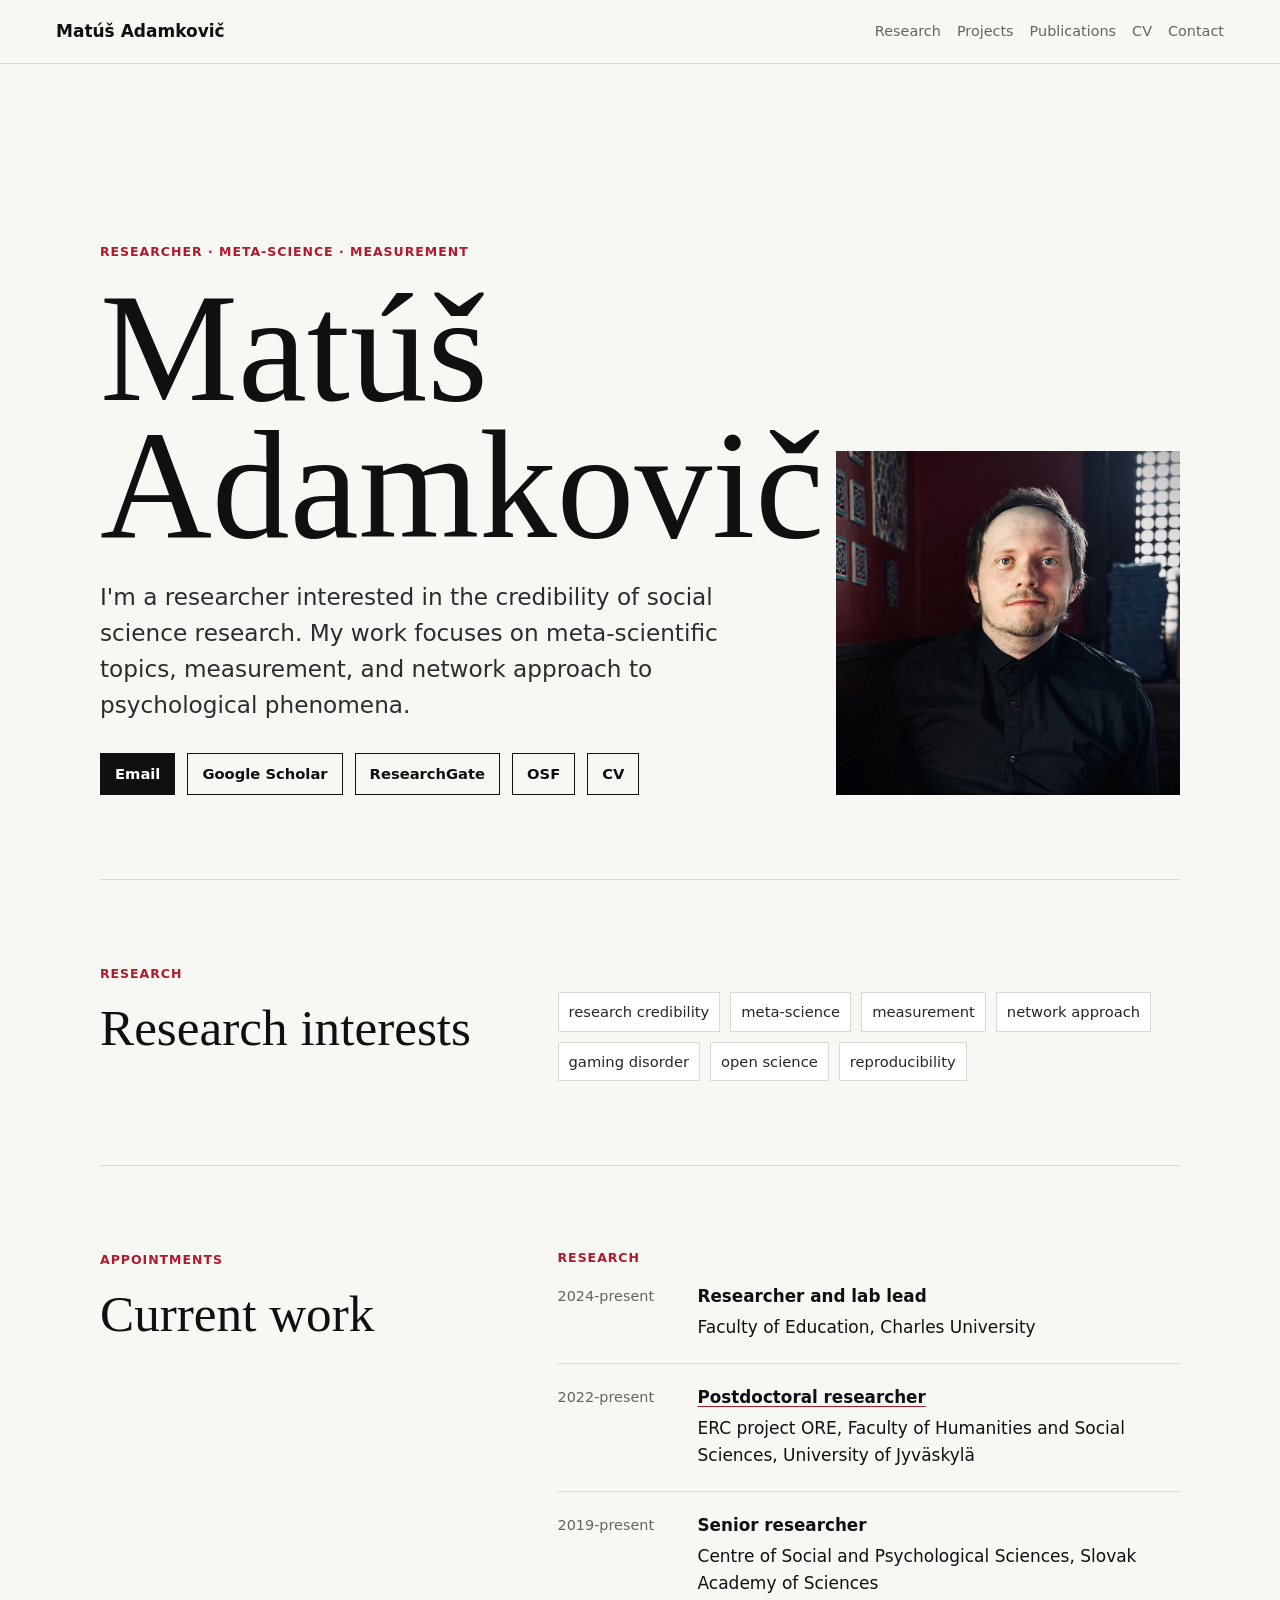
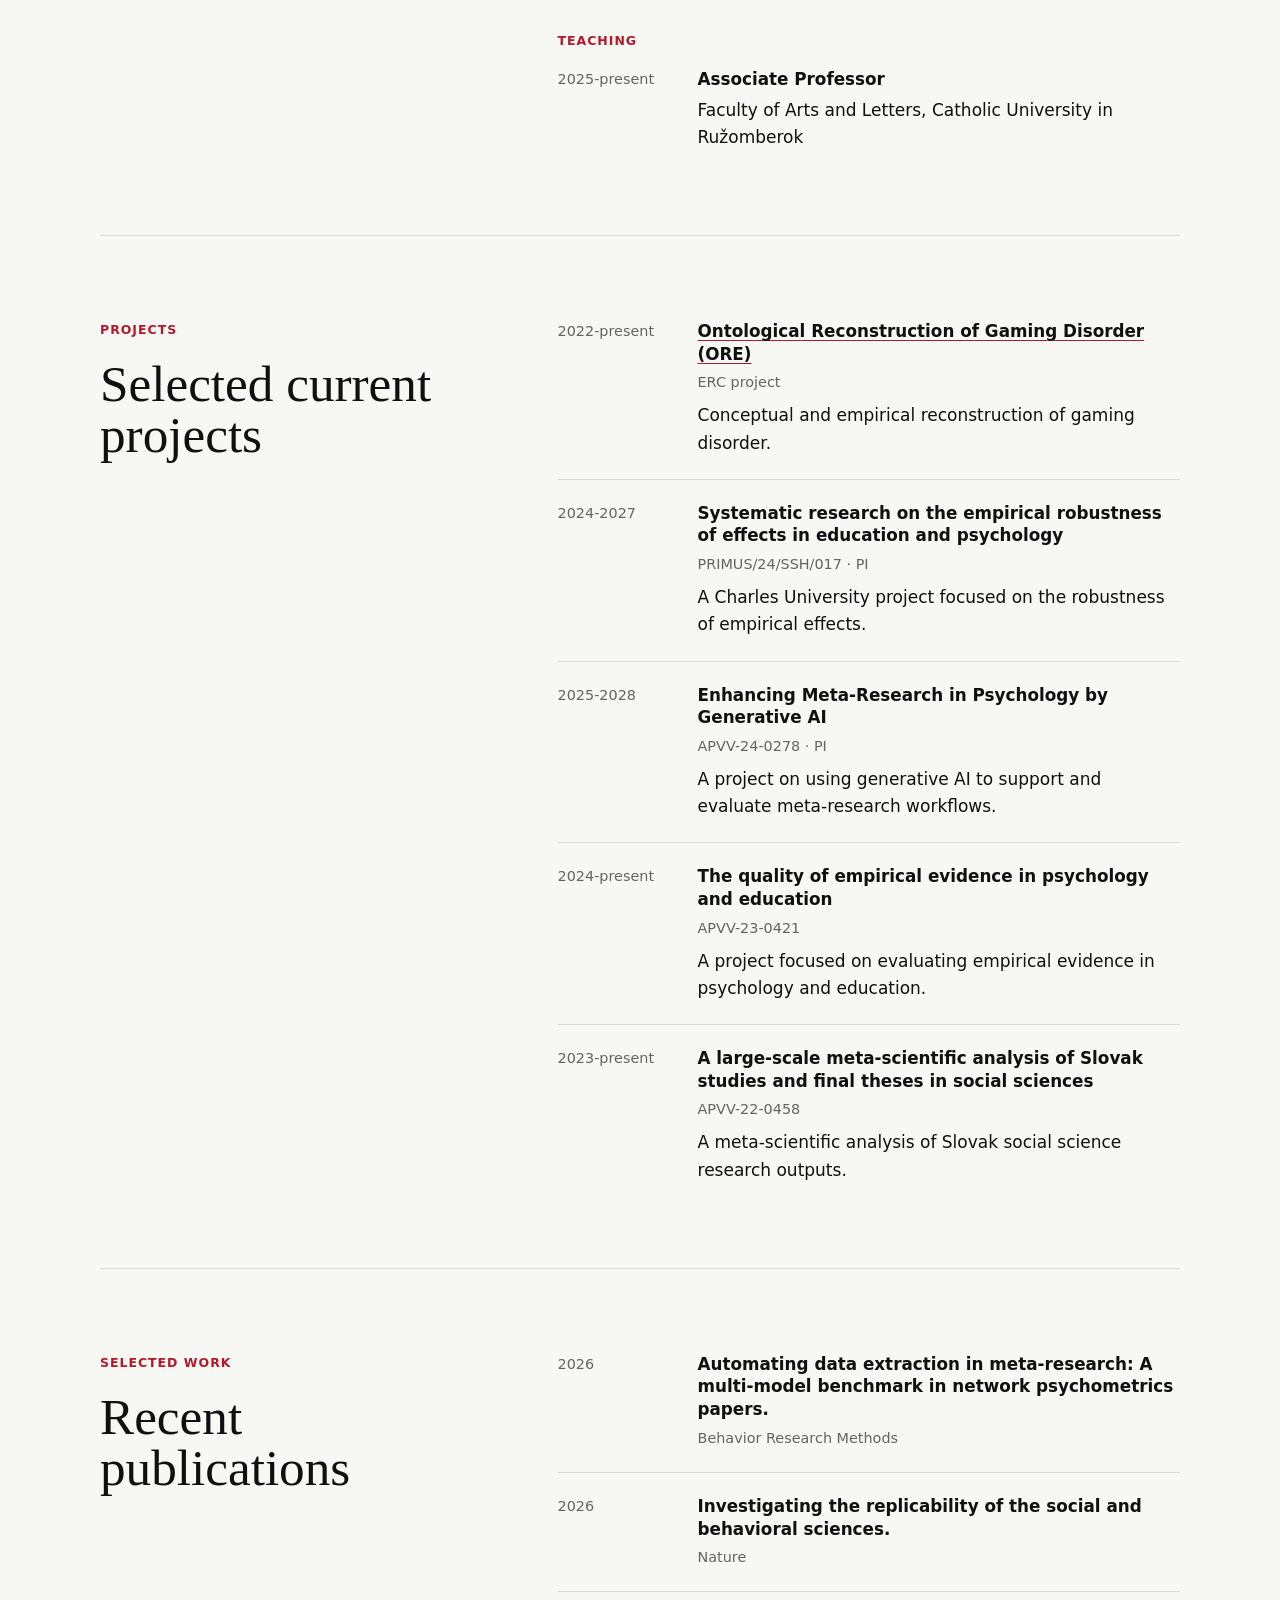
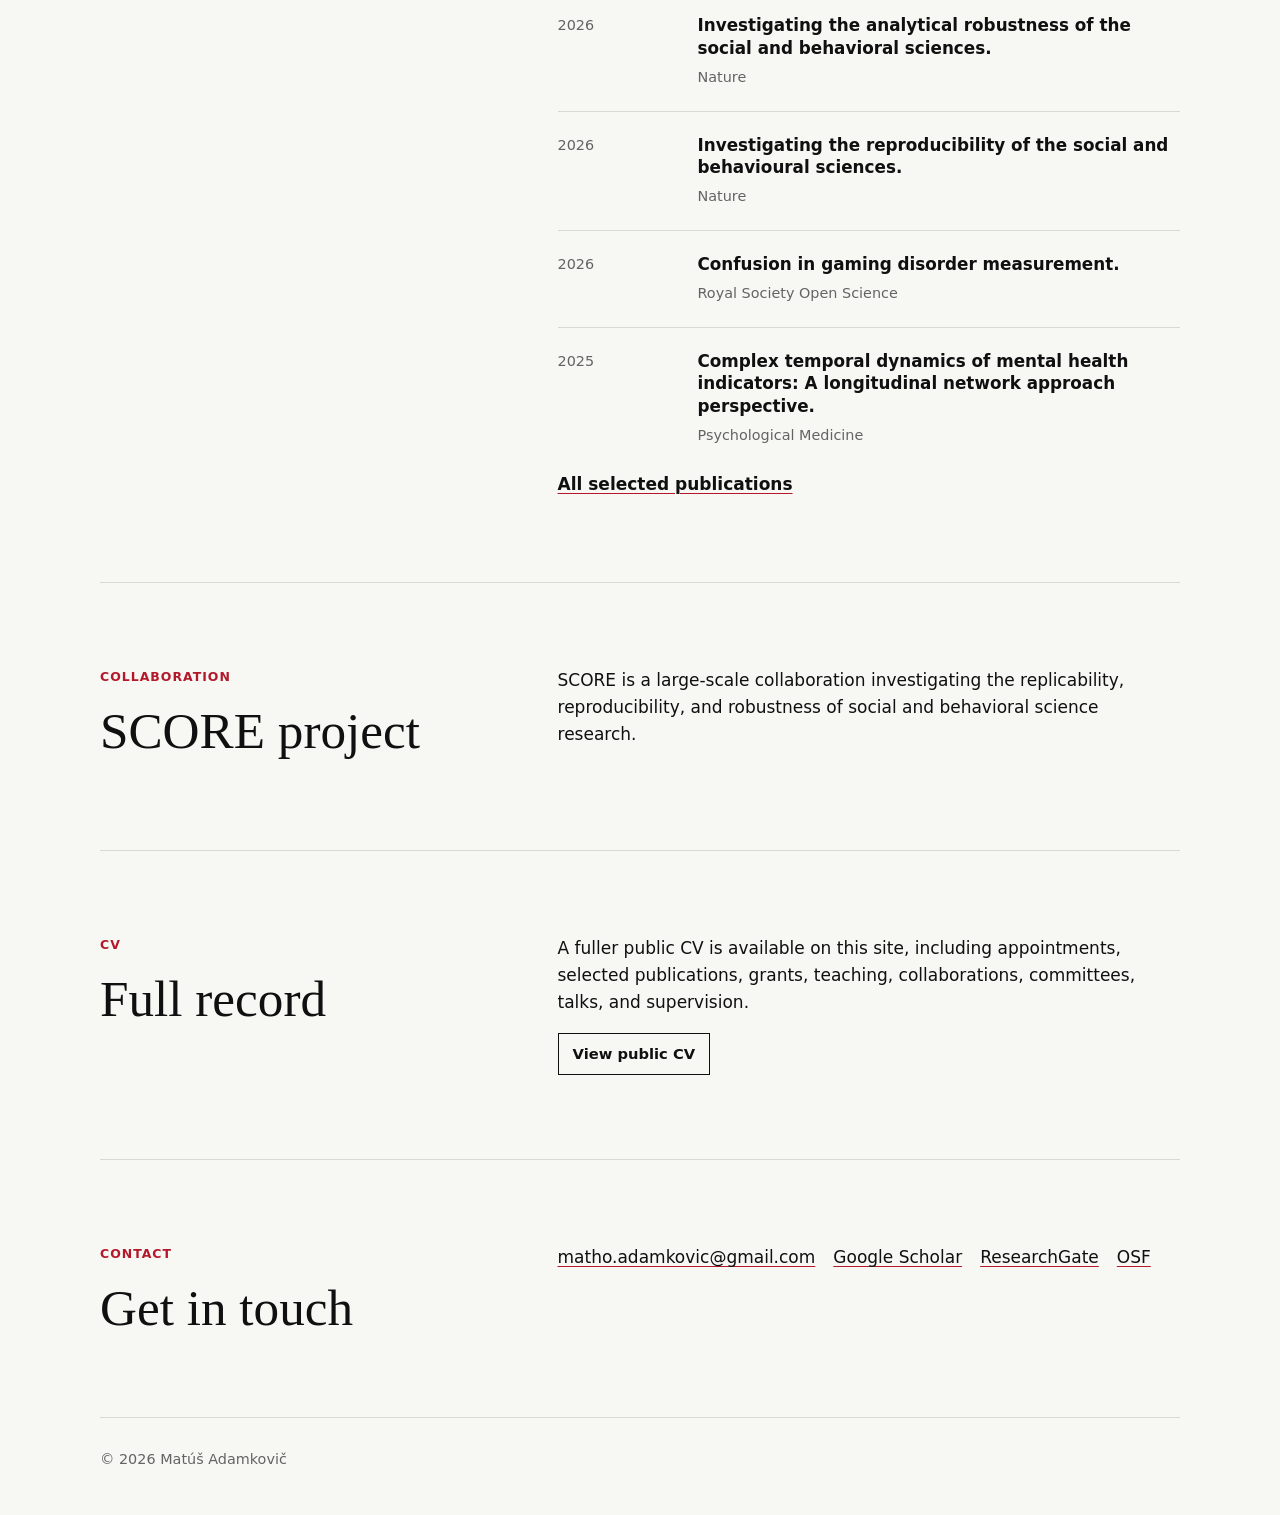
==== index.html @ 44417fef "Refine academic website content" ====
<!doctype html>
<html lang="en">
  <head>
    <meta charset="utf-8">
    <meta name="viewport" content="width=device-width, initial-scale=1">
    <meta
      name="description"
      content="Personal website of Matúš Adamkovič, researcher in research credibility, meta-science, measurement, and network approaches to psychological phenomena."
    >
    <title>Matúš Adamkovič</title>
    <link rel="icon" href="assets/profile.png">
    <link rel="stylesheet" href="styles.css">
  </head>
  <body>
    <header class="site-header">
      <a class="wordmark" href="#top" data-field="name">Matúš Adamkovič</a>
      <nav aria-label="Main navigation">
        <a href="#research">Research</a>
        <a href="#projects">Projects</a>
        <a href="publications.html">Publications</a>
        <a href="#cv">CV</a>
        <a href="#contact">Contact</a>
      </nav>
    </header>

    <main id="top">
      <section class="intro" aria-labelledby="intro-title">
        <div class="intro-copy">
          <p class="kicker" data-field="role">Researcher · Meta-science · Methodology</p>
          <h1 id="intro-title" data-field="name">Matúš Adamkovič</h1>
          <p class="lead" data-field="bio"></p>
          <div class="actions" data-links></div>
        </div>
        <figure class="portrait">
          <img src="assets/profile.png" alt="Portrait of Matúš Adamkovič">
        </figure>
      </section>

      <section class="section-grid" id="research" aria-labelledby="research-title">
        <div>
          <p class="section-label">Research</p>
          <h2 id="research-title">Research interests</h2>
        </div>
        <div class="text-block">
          <ul class="tag-list" data-research-areas></ul>
        </div>
      </section>

      <section class="section-grid" aria-labelledby="appointments-title">
        <div>
          <p class="section-label">Appointments</p>
          <h2 id="appointments-title">Current work</h2>
        </div>
        <div class="split-timelines">
          <section aria-labelledby="research-work-title">
            <h3 id="research-work-title">Research</h3>
            <div class="timeline" data-research-appointments></div>
          </section>
          <section aria-labelledby="teaching-work-title">
            <h3 id="teaching-work-title">Teaching</h3>
            <div class="timeline" data-teaching-appointments></div>
          </section>
        </div>
      </section>

      <section class="section-grid" id="projects" aria-labelledby="projects-title">
        <div>
          <p class="section-label">Projects</p>
          <h2 id="projects-title">Selected current projects</h2>
        </div>
        <div class="publication-list" data-projects></div>
      </section>

      <section class="section-grid" id="publications" aria-labelledby="publications-title">
        <div>
          <p class="section-label">Selected work</p>
          <h2 id="publications-title">Recent publications</h2>
        </div>
        <div>
          <div class="publication-list" data-publications></div>
          <p class="section-link"><a href="publications.html">All selected publications</a></p>
        </div>
      </section>

      <section class="section-grid" aria-labelledby="score-title">
        <div>
          <p class="section-label">Collaboration</p>
          <h2 id="score-title">SCORE project</h2>
        </div>
        <div class="text-block">
          <p data-field="score"></p>
        </div>
      </section>

      <section class="section-grid" id="cv" aria-labelledby="cv-title">
        <div>
          <p class="section-label">CV</p>
          <h2 id="cv-title">Full record</h2>
        </div>
        <div class="text-block">
          <p data-field="cvText"></p>
          <a class="button" href="cv.html">View public CV</a>
        </div>
      </section>

      <section class="section-grid contact" id="contact" aria-labelledby="contact-title">
        <div>
          <p class="section-label">Contact</p>
          <h2 id="contact-title">Get in touch</h2>
        </div>
        <div class="contact-links" data-contact></div>
      </section>
    </main>

    <footer class="site-footer">
      <span data-footer></span>
    </footer>

    <script src="content/site-content.js"></script>
    <script src="script.js"></script>
  </body>
</html>
---- styles.css ----
:root {
  --bg: #f7f7f4;
  --text: #101010;
  --muted: #646464;
  --line: #d9d8d3;
  --accent: #b3192b;
  --panel: #ffffff;
  --max: 1080px;
}

* {
  box-sizing: border-box;
}

html {
  scroll-behavior: smooth;
}

body {
  margin: 0;
  background: var(--bg);
  color: var(--text);
  font-family: ui-sans-serif, system-ui, -apple-system, BlinkMacSystemFont, "Segoe UI", sans-serif;
  font-size: 17px;
  line-height: 1.6;
}

a {
  color: inherit;
  text-decoration-color: var(--accent);
  text-decoration-thickness: 1px;
  text-underline-offset: 0.2em;
}

a:hover {
  color: var(--accent);
}

.site-header {
  position: sticky;
  top: 0;
  z-index: 10;
  display: flex;
  align-items: center;
  justify-content: space-between;
  gap: 24px;
  padding: 18px clamp(20px, 5vw, 56px);
  background: rgba(247, 247, 244, 0.92);
  border-bottom: 1px solid var(--line);
  backdrop-filter: blur(14px);
}

.wordmark {
  font-weight: 700;
  letter-spacing: 0;
  text-decoration: none;
}

nav {
  display: flex;
  flex-wrap: wrap;
  gap: 16px;
  justify-content: flex-end;
  color: var(--muted);
  font-size: 0.9rem;
}

nav a {
  text-decoration: none;
}

main,
.site-footer {
  width: min(var(--max), calc(100% - 40px));
  margin: 0 auto;
}

.intro {
  display: grid;
  grid-template-columns: minmax(0, 1.15fr) minmax(260px, 0.6fr);
  gap: clamp(36px, 6vw, 84px);
  align-items: end;
  min-height: calc(100vh - 84px);
  padding: clamp(54px, 9vw, 108px) 0 clamp(42px, 7vw, 84px);
  border-bottom: 1px solid var(--line);
}

.kicker,
.section-label {
  margin: 0 0 18px;
  color: var(--accent);
  font-size: 0.78rem;
  font-weight: 700;
  letter-spacing: 0.08em;
  text-transform: uppercase;
}

h1,
h2,
h3,
p {
  margin-top: 0;
}

h1 {
  max-width: 9ch;
  margin-bottom: 26px;
  font-family: Georgia, "Times New Roman", serif;
  font-size: clamp(4.4rem, 13vw, 9.7rem);
  font-weight: 500;
  letter-spacing: 0;
  line-height: 0.88;
}

h2 {
  margin-bottom: 0;
  font-family: Georgia, "Times New Roman", serif;
  font-size: clamp(2rem, 4vw, 3.4rem);
  font-weight: 500;
  letter-spacing: 0;
  line-height: 1;
}

h3 {
  margin-bottom: 6px;
  font-size: 1.05rem;
  line-height: 1.35;
}

.lead {
  max-width: 680px;
  color: #2c2c2c;
  font-size: clamp(1.15rem, 2vw, 1.45rem);
  line-height: 1.55;
}

.actions {
  display: flex;
  flex-wrap: wrap;
  gap: 12px;
  margin-top: 30px;
}

.button,
.actions a {
  display: inline-flex;
  align-items: center;
  justify-content: center;
  min-height: 42px;
  padding: 8px 14px;
  border: 1px solid var(--text);
  background: var(--text);
  color: var(--panel);
  font-size: 0.92rem;
  font-weight: 700;
  text-decoration: none;
}

.actions a:nth-child(n + 2),
.button {
  background: transparent;
  color: var(--text);
}

.button:hover,
.actions a:hover {
  border-color: var(--accent);
  background: var(--accent);
  color: var(--panel);
}

.portrait {
  margin: 0;
}

.portrait img {
  display: block;
  width: 100%;
  max-width: 360px;
  margin-left: auto;
  aspect-ratio: 1;
  object-fit: cover;
}

.section-grid {
  display: grid;
  grid-template-columns: 0.38fr 0.62fr;
  gap: clamp(28px, 6vw, 76px);
  padding: clamp(54px, 7vw, 84px) 0;
  border-bottom: 1px solid var(--line);
}

.text-block {
  max-width: 760px;
}

.tag-list {
  display: flex;
  flex-wrap: wrap;
  gap: 10px;
  padding: 0;
  margin: 28px 0 0;
  list-style: none;
}

.tag-list li {
  padding: 7px 10px;
  border: 1px solid var(--line);
  background: var(--panel);
  color: #262626;
  font-size: 0.92rem;
}

.timeline,
.publication-list {
  display: grid;
  gap: 22px;
}

.split-timelines {
  display: grid;
  gap: 36px;
}

.split-timelines > section > h3 {
  margin-bottom: 18px;
  color: var(--accent);
  font-size: 0.78rem;
  font-weight: 700;
  letter-spacing: 0.08em;
  text-transform: uppercase;
}

.timeline-item,
.publication {
  display: grid;
  grid-template-columns: 118px minmax(0, 1fr);
  gap: 22px;
  padding-bottom: 22px;
  border-bottom: 1px solid var(--line);
}

.timeline-item:last-child,
.publication:last-child {
  padding-bottom: 0;
  border-bottom: 0;
}

.date,
.venue {
  color: var(--muted);
  font-size: 0.9rem;
}

.publication p,
.timeline-item p {
  margin-bottom: 0;
}

.project p + p {
  margin-top: 8px;
}

.section-link {
  margin: 24px 0 0;
  font-weight: 700;
}

.contact-links {
  display: flex;
  flex-wrap: wrap;
  gap: 18px;
}

.cv-hero {
  padding: clamp(54px, 9vw, 108px) 0 clamp(42px, 7vw, 76px);
  border-bottom: 1px solid var(--line);
}

.cv-hero h1 {
  max-width: 12ch;
}

.plain-list {
  padding-left: 1.1em;
  margin: 0;
}

.plain-list li + li {
  margin-top: 12px;
}

.site-footer {
  padding: 30px 0 44px;
  color: var(--muted);
  font-size: 0.9rem;
}

@media (max-width: 760px) {
  body {
    font-size: 16px;
  }

  .site-header {
    align-items: flex-start;
    flex-direction: column;
    gap: 10px;
  }

  nav {
    justify-content: flex-start;
  }

  .intro,
  .section-grid {
    grid-template-columns: 1fr;
  }

  .intro {
    min-height: auto;
  }

  h1 {
    max-width: 7ch;
  }

  .portrait img {
    max-width: 280px;
    margin-left: 0;
  }

  .timeline-item,
  .publication {
    grid-template-columns: 1fr;
    gap: 6px;
  }
}

@media (max-width: 460px) {
  main,
  .site-footer {
    width: min(100% - 28px, var(--max));
  }

}
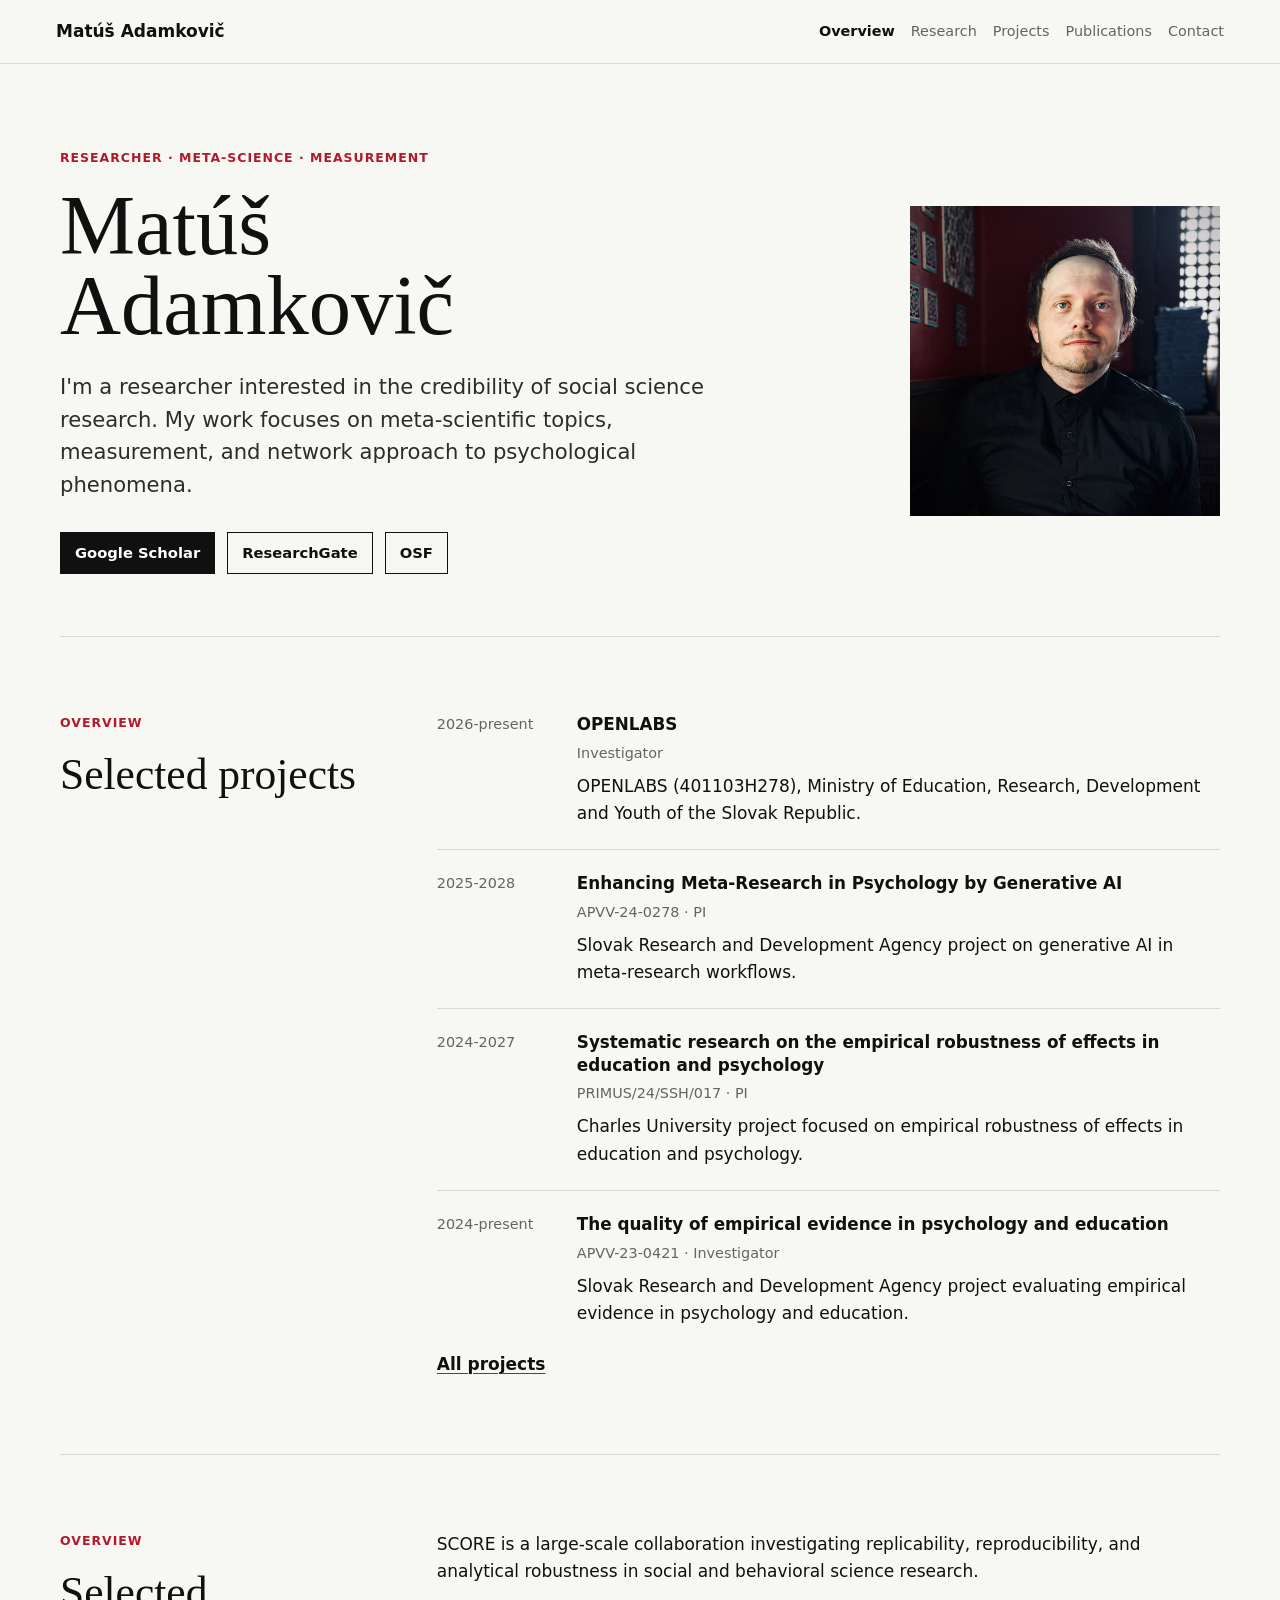
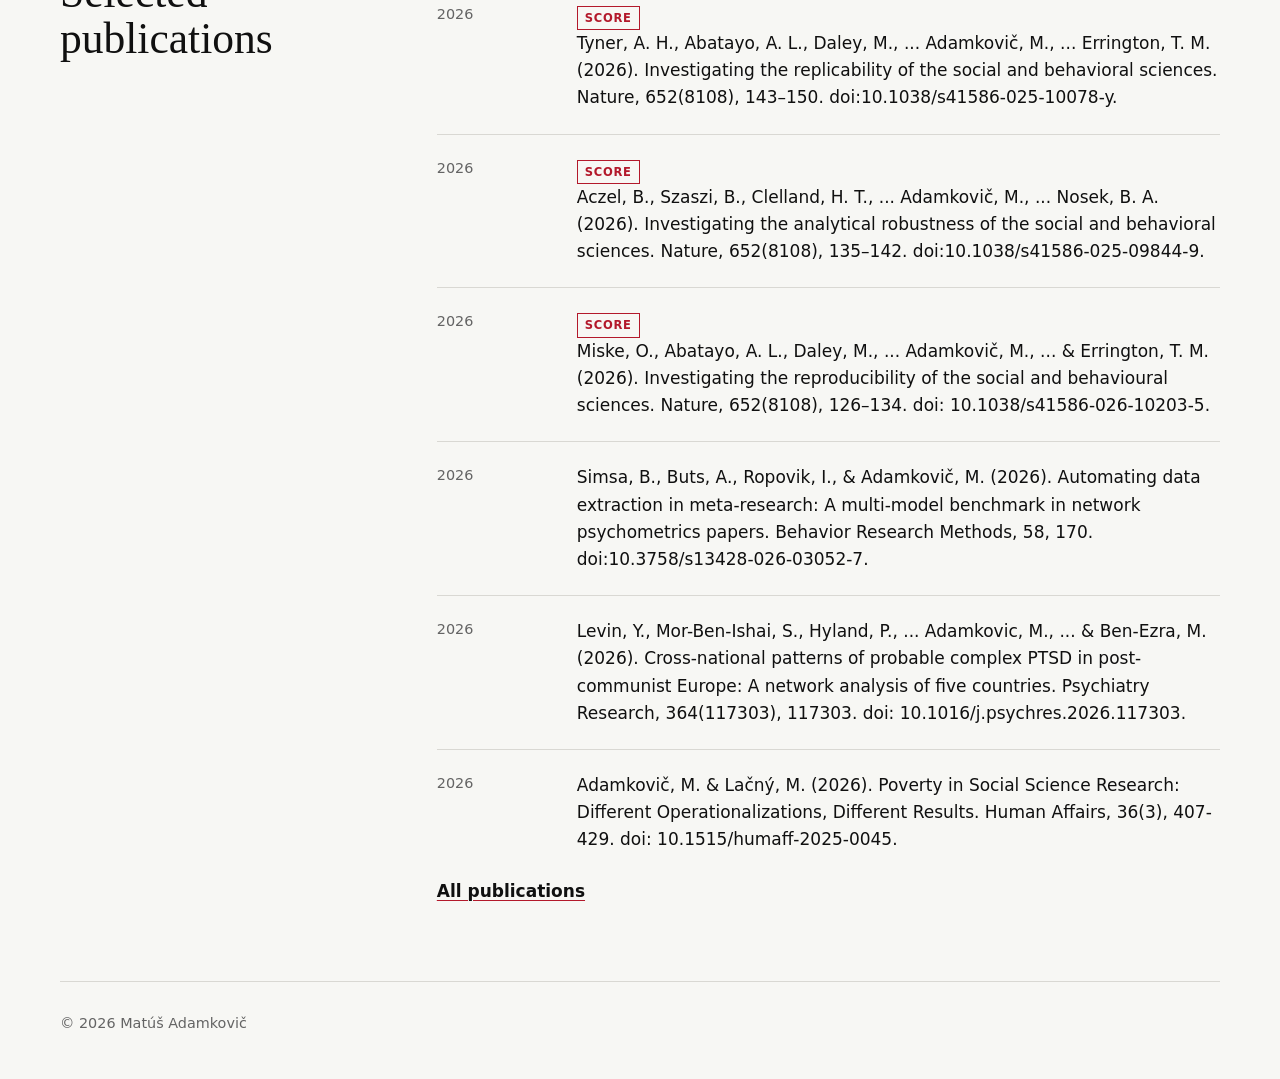
==== commit 7c32eee8: "Restructure site content pages" ====
--- a/index.html
+++ b/index.html
@@ -11,104 +11,52 @@
     <link rel="icon" href="assets/profile.png">
     <link rel="stylesheet" href="styles.css">
   </head>
-  <body>
+  <body data-page="home">
     <header class="site-header">
-      <a class="wordmark" href="#top" data-field="name">Matúš Adamkovič</a>
+      <a class="wordmark" href="index.html" data-field="name">Matúš Adamkovič</a>
       <nav aria-label="Main navigation">
-        <a href="#research">Research</a>
-        <a href="#projects">Projects</a>
+        <a href="index.html" aria-current="page">Overview</a>
+        <a href="research.html">Research</a>
+        <a href="projects.html">Projects</a>
         <a href="publications.html">Publications</a>
-        <a href="#cv">CV</a>
-        <a href="#contact">Contact</a>
+        <a href="contact.html">Contact</a>
       </nav>
     </header>
 
-    <main id="top">
+    <main>
       <section class="intro" aria-labelledby="intro-title">
         <div class="intro-copy">
-          <p class="kicker" data-field="role">Researcher · Meta-science · Methodology</p>
+          <p class="kicker" data-field="role">Researcher · Meta-science · Measurement</p>
           <h1 id="intro-title" data-field="name">Matúš Adamkovič</h1>
           <p class="lead" data-field="bio"></p>
-          <div class="actions" data-links></div>
+          <div class="actions" data-profile-links></div>
         </div>
         <figure class="portrait">
           <img src="assets/profile.png" alt="Portrait of Matúš Adamkovič">
         </figure>
       </section>
 
-      <section class="section-grid" id="research" aria-labelledby="research-title">
+      <section class="section-grid" aria-labelledby="overview-projects-title">
         <div>
-          <p class="section-label">Research</p>
-          <h2 id="research-title">Research interests</h2>
+          <p class="section-label">Overview</p>
+          <h2 id="overview-projects-title">Selected projects</h2>
         </div>
-        <div class="text-block">
-          <ul class="tag-list" data-research-areas></ul>
+        <div>
+          <div class="list" data-overview-projects></div>
+          <p class="section-link"><a href="projects.html">All projects</a></p>
         </div>
       </section>
 
-      <section class="section-grid" aria-labelledby="appointments-title">
+      <section class="section-grid" aria-labelledby="overview-publications-title">
         <div>
-          <p class="section-label">Appointments</p>
-          <h2 id="appointments-title">Current work</h2>
-        </div>
-        <div class="split-timelines">
-          <section aria-labelledby="research-work-title">
-            <h3 id="research-work-title">Research</h3>
-            <div class="timeline" data-research-appointments></div>
-          </section>
-          <section aria-labelledby="teaching-work-title">
-            <h3 id="teaching-work-title">Teaching</h3>
-            <div class="timeline" data-teaching-appointments></div>
-          </section>
-        </div>
-      </section>
-
-      <section class="section-grid" id="projects" aria-labelledby="projects-title">
-        <div>
-          <p class="section-label">Projects</p>
-          <h2 id="projects-title">Selected current projects</h2>
-        </div>
-        <div class="publication-list" data-projects></div>
-      </section>
-
-      <section class="section-grid" id="publications" aria-labelledby="publications-title">
-        <div>
-          <p class="section-label">Selected work</p>
-          <h2 id="publications-title">Recent publications</h2>
+          <p class="section-label">Overview</p>
+          <h2 id="overview-publications-title">Selected publications</h2>
         </div>
         <div>
-          <div class="publication-list" data-publications></div>
-          <p class="section-link"><a href="publications.html">All selected publications</a></p>
+          <p class="text-block" data-field="score"></p>
+          <div class="list" data-overview-publications></div>
+          <p class="section-link"><a href="publications.html">All publications</a></p>
         </div>
-      </section>
-
-      <section class="section-grid" aria-labelledby="score-title">
-        <div>
-          <p class="section-label">Collaboration</p>
-          <h2 id="score-title">SCORE project</h2>
-        </div>
-        <div class="text-block">
-          <p data-field="score"></p>
-        </div>
-      </section>
-
-      <section class="section-grid" id="cv" aria-labelledby="cv-title">
-        <div>
-          <p class="section-label">CV</p>
-          <h2 id="cv-title">Full record</h2>
-        </div>
-        <div class="text-block">
-          <p data-field="cvText"></p>
-          <a class="button" href="cv.html">View public CV</a>
-        </div>
-      </section>
-
-      <section class="section-grid contact" id="contact" aria-labelledby="contact-title">
-        <div>
-          <p class="section-label">Contact</p>
-          <h2 id="contact-title">Get in touch</h2>
-        </div>
-        <div class="contact-links" data-contact></div>
       </section>
     </main>
 
--- a/styles.css
+++ b/styles.css
@@ -5,7 +5,7 @@
   --line: #d9d8d3;
   --accent: #b3192b;
   --panel: #ffffff;
-  --max: 1080px;
+  --max: 1160px;
 }
 
 * {
@@ -69,19 +69,29 @@
   text-decoration: none;
 }
 
+nav a[aria-current="page"] {
+  color: var(--text);
+  font-weight: 700;
+}
+
 main,
 .site-footer {
-  width: min(var(--max), calc(100% - 40px));
+  width: min(var(--max), calc(100% - 48px));
   margin: 0 auto;
 }
 
 .intro {
   display: grid;
-  grid-template-columns: minmax(0, 1.15fr) minmax(260px, 0.6fr);
-  gap: clamp(36px, 6vw, 84px);
-  align-items: end;
-  min-height: calc(100vh - 84px);
-  padding: clamp(54px, 9vw, 108px) 0 clamp(42px, 7vw, 84px);
+  grid-template-columns: minmax(0, 1fr) minmax(240px, 340px);
+  gap: clamp(36px, 7vw, 96px);
+  align-items: center;
+  padding: clamp(50px, 7vw, 84px) 0 clamp(38px, 5vw, 62px);
+  border-bottom: 1px solid var(--line);
+}
+
+.page-hero {
+  max-width: 860px;
+  padding: clamp(50px, 7vw, 86px) 0 clamp(38px, 5vw, 62px);
   border-bottom: 1px solid var(--line);
 }
 
@@ -103,22 +113,22 @@
 }
 
 h1 {
-  max-width: 9ch;
+  max-width: 11ch;
   margin-bottom: 26px;
   font-family: Georgia, "Times New Roman", serif;
-  font-size: clamp(4.4rem, 13vw, 9.7rem);
+  font-size: clamp(3.2rem, 6.6vw, 6.1rem);
   font-weight: 500;
   letter-spacing: 0;
-  line-height: 0.88;
+  line-height: 0.94;
 }
 
 h2 {
   margin-bottom: 0;
   font-family: Georgia, "Times New Roman", serif;
-  font-size: clamp(2rem, 4vw, 3.4rem);
+  font-size: clamp(1.9rem, 3.4vw, 3rem);
   font-weight: 500;
   letter-spacing: 0;
-  line-height: 1;
+  line-height: 1.06;
 }
 
 h3 {
@@ -130,7 +140,7 @@
 .lead {
   max-width: 680px;
   color: #2c2c2c;
-  font-size: clamp(1.15rem, 2vw, 1.45rem);
+  font-size: clamp(1.1rem, 1.65vw, 1.35rem);
   line-height: 1.55;
 }
 
@@ -176,7 +186,7 @@
 .portrait img {
   display: block;
   width: 100%;
-  max-width: 360px;
+  max-width: 310px;
   margin-left: auto;
   aspect-ratio: 1;
   object-fit: cover;
@@ -184,9 +194,9 @@
 
 .section-grid {
   display: grid;
-  grid-template-columns: 0.38fr 0.62fr;
-  gap: clamp(28px, 6vw, 76px);
-  padding: clamp(54px, 7vw, 84px) 0;
+  grid-template-columns: minmax(210px, 300px) minmax(0, 1fr);
+  gap: clamp(30px, 6vw, 84px);
+  padding: clamp(48px, 6vw, 76px) 0;
   border-bottom: 1px solid var(--line);
 }
 
@@ -212,7 +222,8 @@
 }
 
 .timeline,
-.publication-list {
+.publication-list,
+.list {
   display: grid;
   gap: 22px;
 }
@@ -232,7 +243,8 @@
 }
 
 .timeline-item,
-.publication {
+.publication,
+.list-item {
   display: grid;
   grid-template-columns: 118px minmax(0, 1fr);
   gap: 22px;
@@ -241,7 +253,8 @@
 }
 
 .timeline-item:last-child,
-.publication:last-child {
+.publication:last-child,
+.list-item:last-child {
   padding-bottom: 0;
   border-bottom: 0;
 }
@@ -253,12 +266,52 @@
 }
 
 .publication p,
-.timeline-item p {
+.timeline-item p,
+.list-item p {
   margin-bottom: 0;
 }
 
 .project p + p {
   margin-top: 8px;
+}
+
+.badge {
+  display: inline-block;
+  margin-bottom: 8px;
+  padding: 2px 7px;
+  border: 1px solid var(--accent);
+  color: var(--accent);
+  font-size: 0.72rem;
+  font-weight: 700;
+  letter-spacing: 0.06em;
+  text-transform: uppercase;
+}
+
+.publication-links {
+  display: flex;
+  flex-wrap: wrap;
+  gap: 12px;
+  margin-top: 10px;
+  font-size: 0.9rem;
+  font-weight: 700;
+}
+
+.publication-year {
+  margin-bottom: 44px;
+}
+
+.publication-year:last-child {
+  margin-bottom: 0;
+}
+
+.publication-year h2 {
+  margin-bottom: 22px;
+  color: var(--accent);
+  font-family: inherit;
+  font-size: 0.78rem;
+  font-weight: 700;
+  letter-spacing: 0.08em;
+  text-transform: uppercase;
 }
 
 .section-link {
@@ -317,11 +370,12 @@
   }
 
   .intro {
-    min-height: auto;
+    padding-top: 46px;
   }
 
   h1 {
     max-width: 7ch;
+    font-size: clamp(3rem, 15vw, 5rem);
   }
 
   .portrait img {
@@ -330,7 +384,8 @@
   }
 
   .timeline-item,
-  .publication {
+  .publication,
+  .list-item {
     grid-template-columns: 1fr;
     gap: 6px;
   }
@@ -341,5 +396,4 @@
   .site-footer {
     width: min(100% - 28px, var(--max));
   }
-
-}
+}
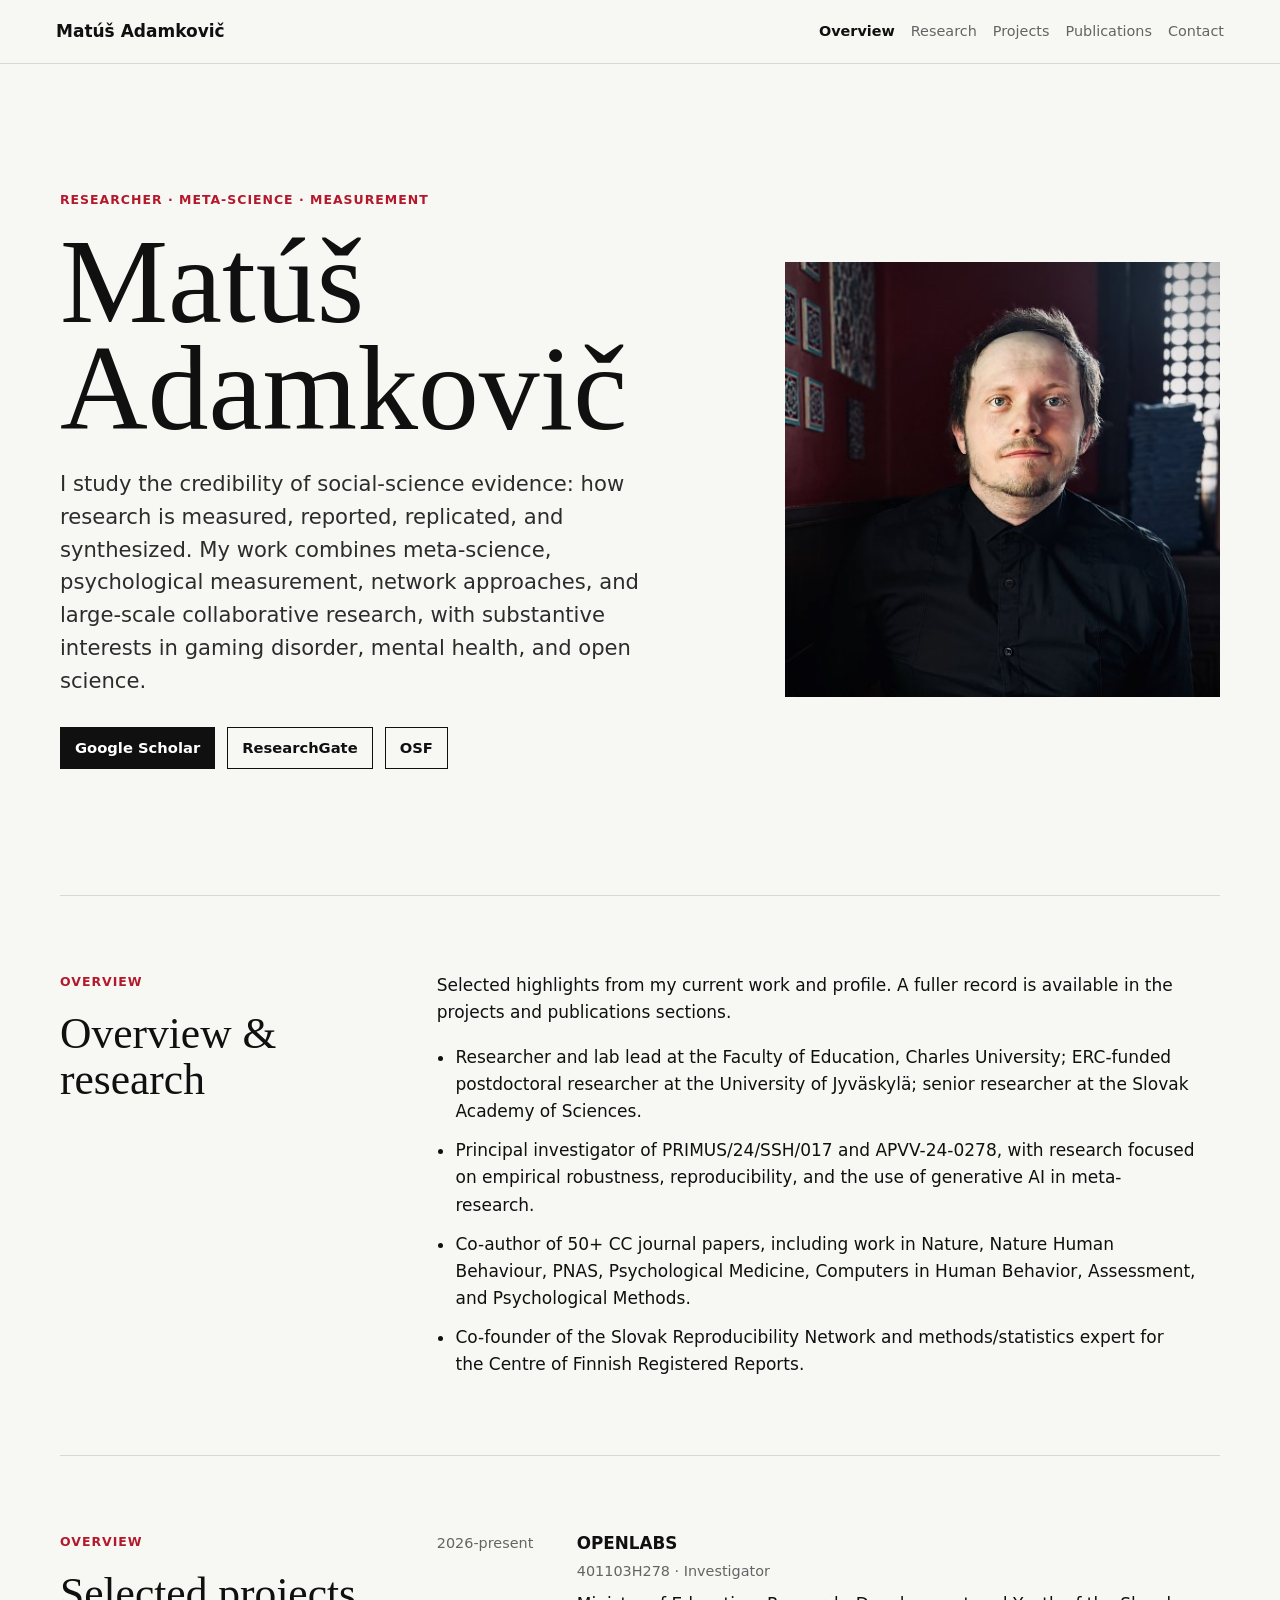
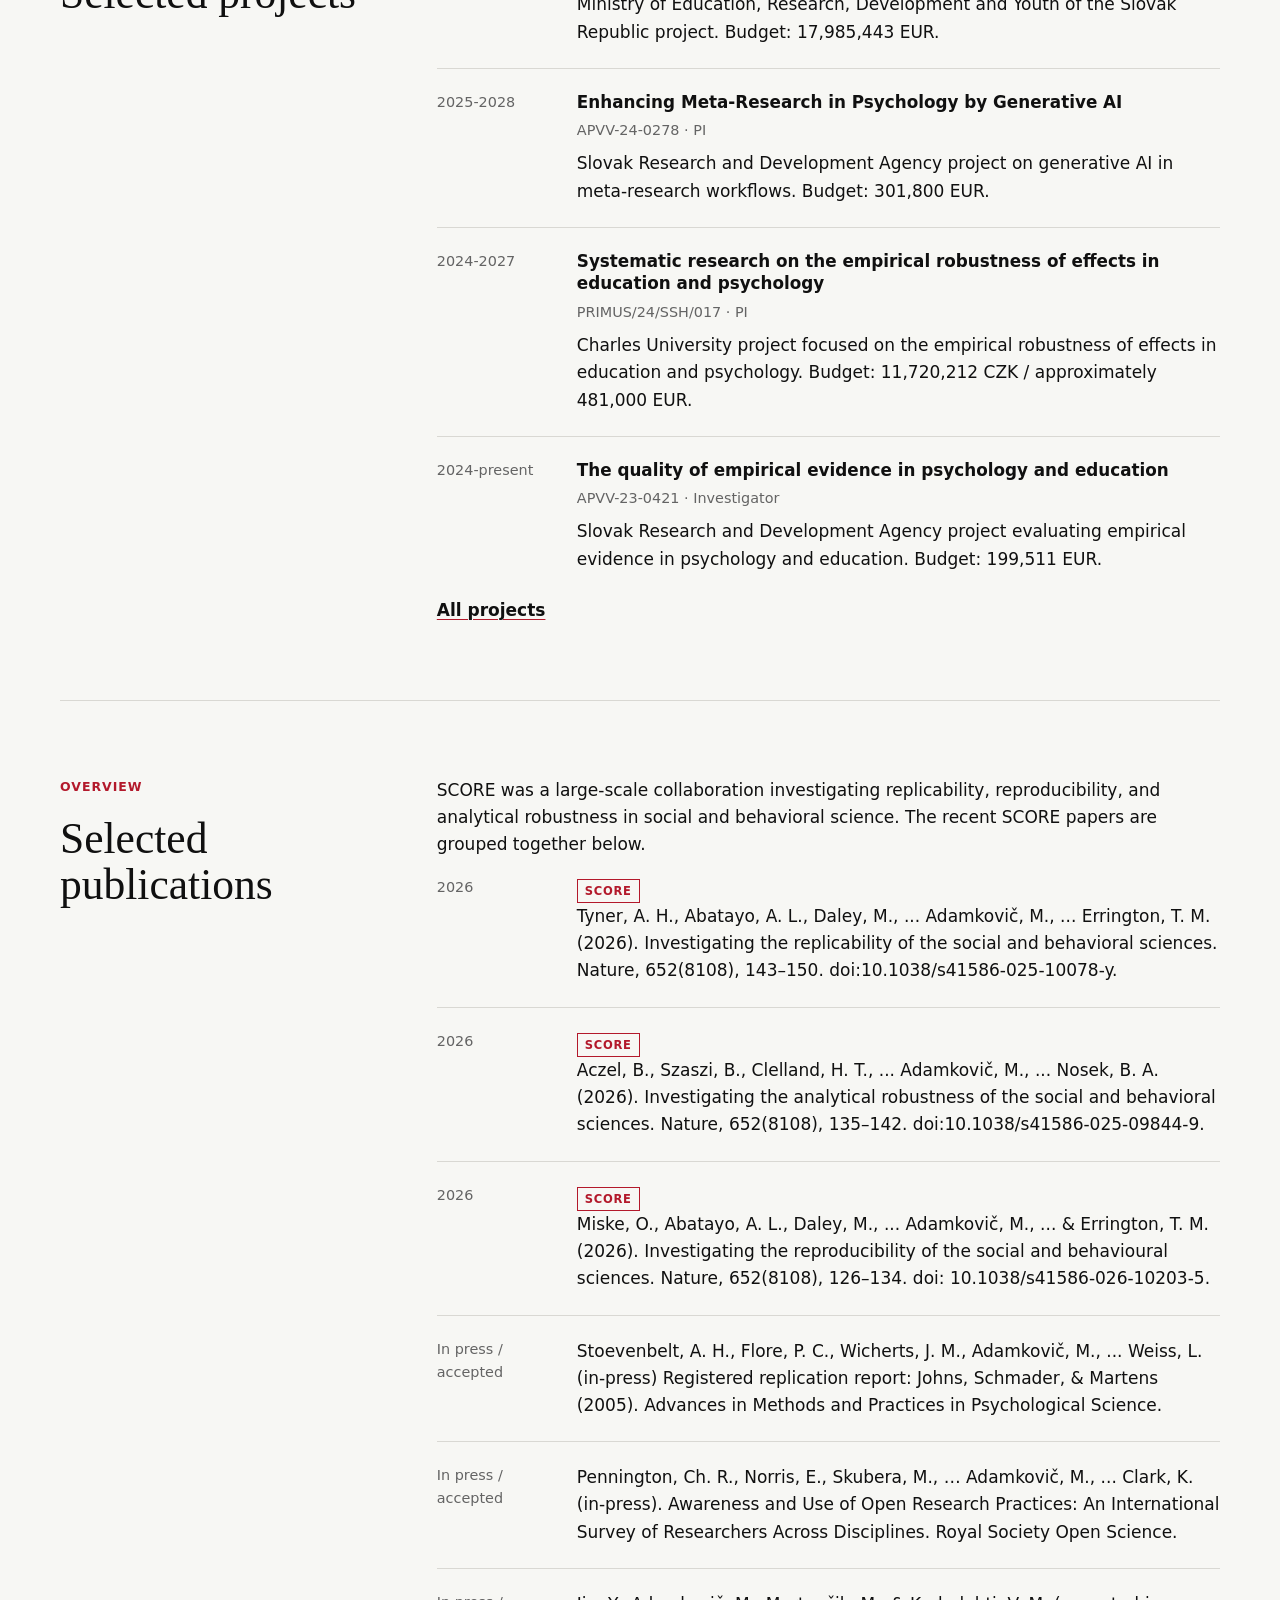
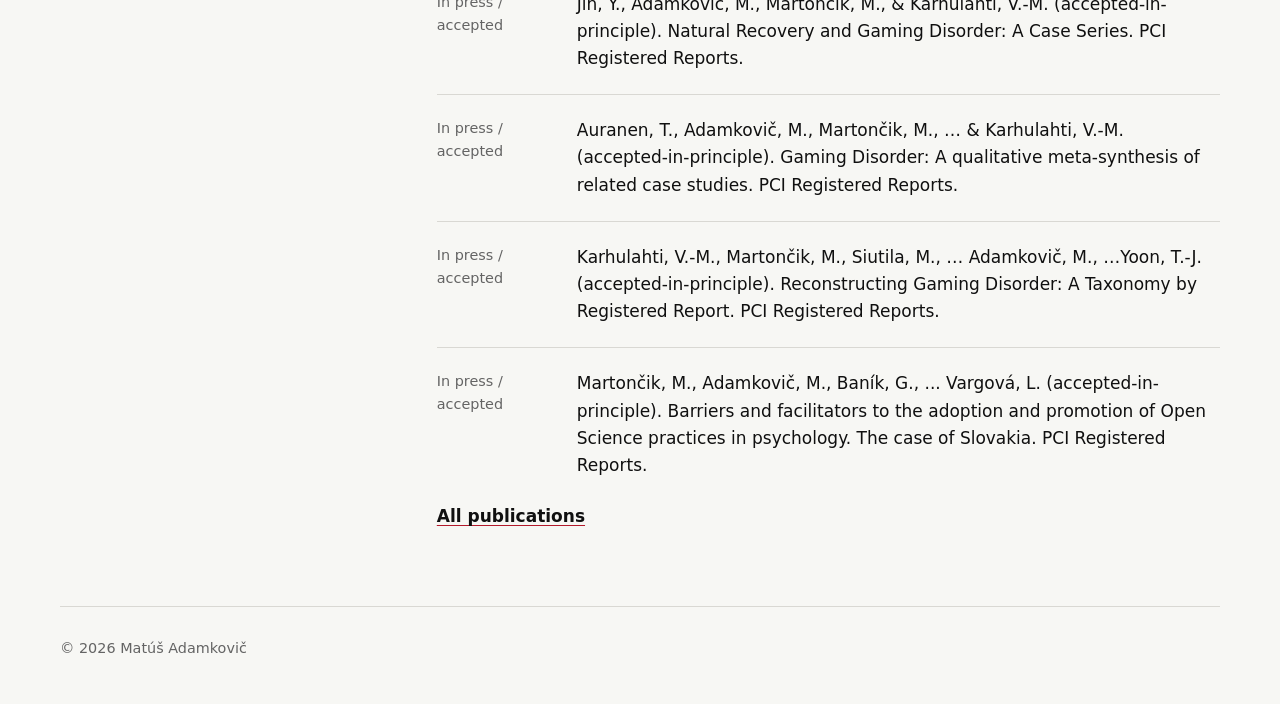
==== commit d81d6fac: "Apply content and layout update" ====
--- a/index.html
+++ b/index.html
@@ -36,6 +36,17 @@
         </figure>
       </section>
 
+      <section class="section-grid" aria-labelledby="overview-title">
+        <div>
+          <p class="section-label">Overview</p>
+          <h2 id="overview-title" data-field="overviewTitle">Overview & research</h2>
+        </div>
+        <div class="text-block">
+          <p data-field="overviewIntro"></p>
+          <ul class="plain-list" data-overview-highlights></ul>
+        </div>
+      </section>
+
       <section class="section-grid" aria-labelledby="overview-projects-title">
         <div>
           <p class="section-label">Overview</p>
--- a/styles.css
+++ b/styles.css
@@ -6,6 +6,8 @@
   --accent: #b3192b;
   --panel: #ffffff;
   --max: 1160px;
+  --hero-title-size: clamp(4.6rem, 9.5vw, 9.5rem);
+  --hero-gap: clamp(2rem, 6vw, 7rem);
 }
 
 * {
@@ -82,10 +84,11 @@
 
 .intro {
   display: grid;
-  grid-template-columns: minmax(0, 1fr) minmax(240px, 340px);
-  gap: clamp(36px, 7vw, 96px);
+  grid-template-columns: minmax(0, 1fr) minmax(300px, 460px);
+  gap: var(--hero-gap);
   align-items: center;
-  padding: clamp(50px, 7vw, 84px) 0 clamp(38px, 5vw, 62px);
+  min-height: calc(100svh - 68px);
+  padding: clamp(3rem, 6vh, 6rem) 0;
   border-bottom: 1px solid var(--line);
 }
 
@@ -113,13 +116,13 @@
 }
 
 h1 {
-  max-width: 11ch;
+  max-width: 9.8ch;
   margin-bottom: 26px;
   font-family: Georgia, "Times New Roman", serif;
-  font-size: clamp(3.2rem, 6.6vw, 6.1rem);
+  font-size: var(--hero-title-size);
   font-weight: 500;
   letter-spacing: 0;
-  line-height: 0.94;
+  line-height: 0.88;
 }
 
 h2 {
@@ -185,8 +188,8 @@
 
 .portrait img {
   display: block;
-  width: 100%;
-  max-width: 310px;
+  width: min(34vw, 460px);
+  max-width: 100%;
   margin-left: auto;
   aspect-ratio: 1;
   object-fit: cover;
@@ -370,16 +373,20 @@
   }
 
   .intro {
+    grid-template-columns: 1fr;
+    min-height: auto;
     padding-top: 46px;
+    row-gap: 2rem;
   }
 
   h1 {
-    max-width: 7ch;
-    font-size: clamp(3rem, 15vw, 5rem);
+    max-width: 100%;
+    font-size: clamp(4rem, 17vw, 7rem);
   }
 
   .portrait img {
-    max-width: 280px;
+    width: min(100%, 420px);
+    max-width: 100%;
     margin-left: 0;
   }
 
@@ -397,3 +404,9 @@
     width: min(100% - 28px, var(--max));
   }
 }
+
+@media (max-width: 560px) {
+  h1 {
+    font-size: clamp(3.2rem, 18vw, 5.2rem);
+  }
+}
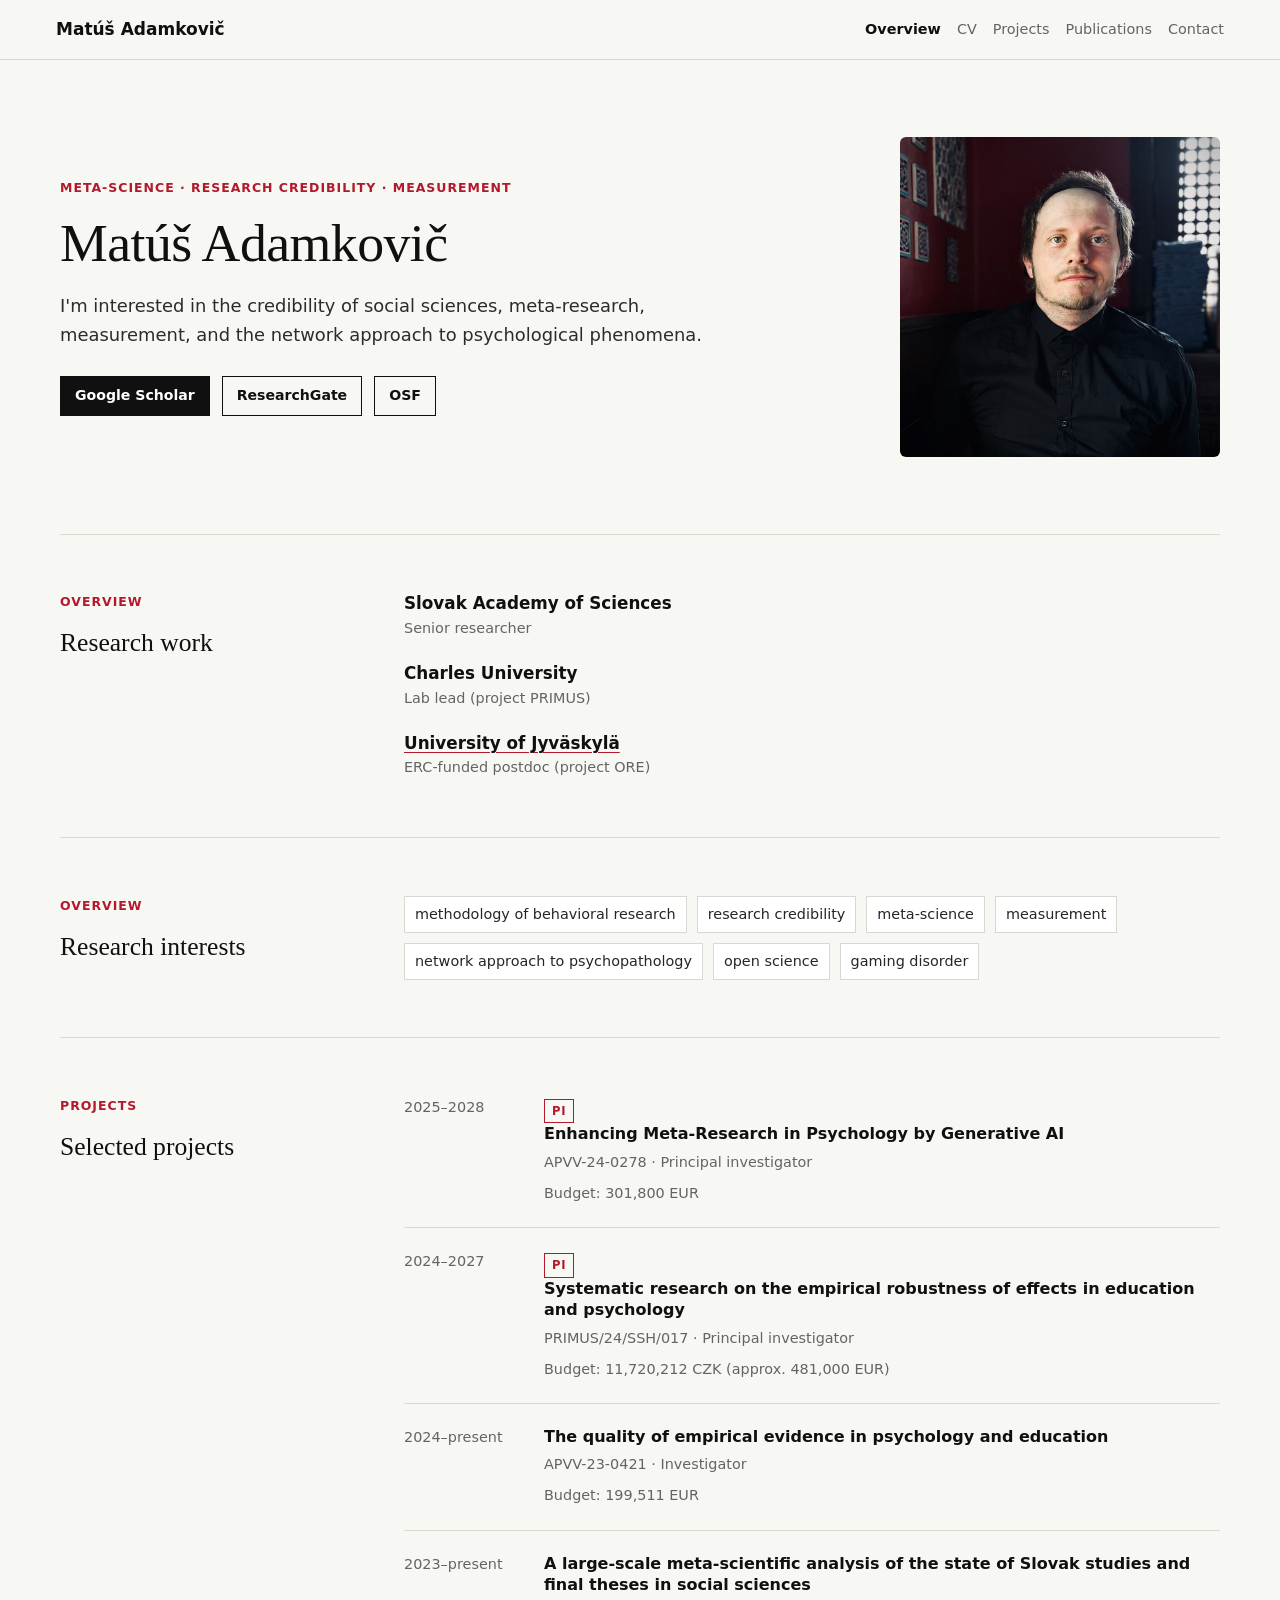
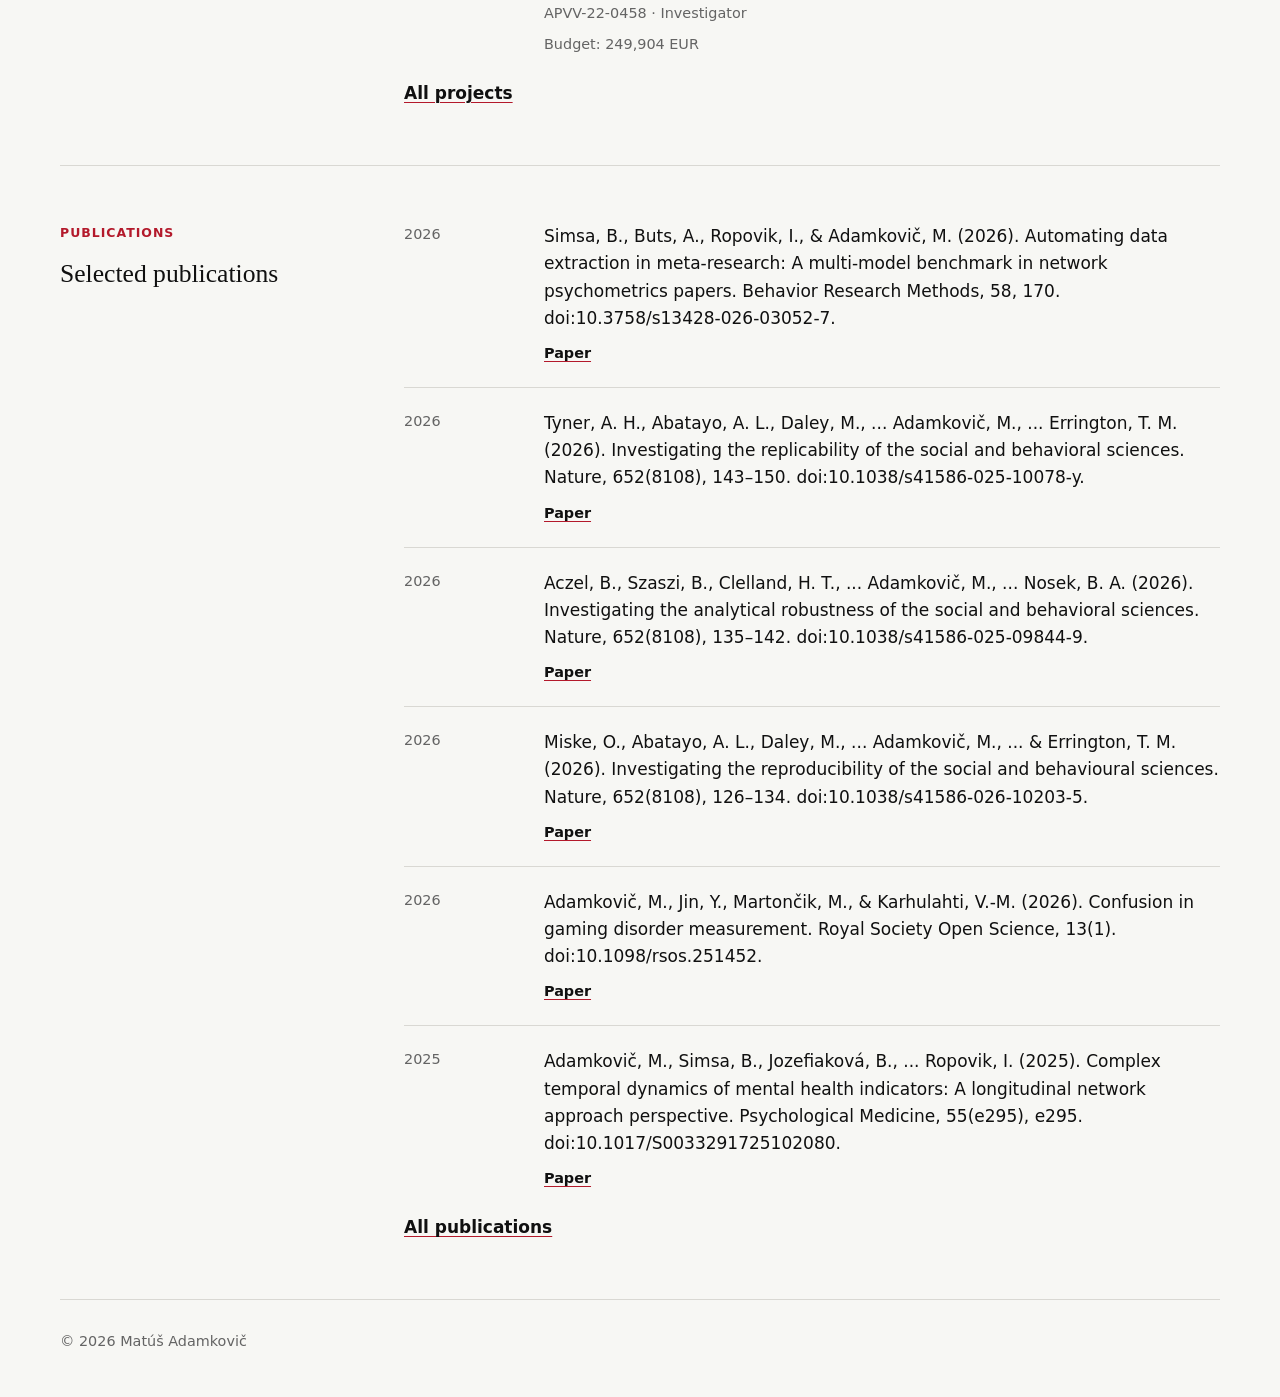
==== commit 8a5a42fa: "Simplify site structure and content - Shorter bio and smaller, tighter typography throughout - Overv" ====
--- a/index.html
+++ b/index.html
@@ -16,7 +16,7 @@
       <a class="wordmark" href="index.html" data-field="name">Matúš Adamkovič</a>
       <nav aria-label="Main navigation">
         <a href="index.html" aria-current="page">Overview</a>
-        <a href="research.html">Research</a>
+        <a href="research.html">CV</a>
         <a href="projects.html">Projects</a>
         <a href="publications.html">Publications</a>
         <a href="contact.html">Contact</a>
@@ -26,7 +26,7 @@
     <main>
       <section class="intro" aria-labelledby="intro-title">
         <div class="intro-copy">
-          <p class="kicker" data-field="role">Researcher · Meta-science · Measurement</p>
+          <p class="kicker" data-field="role">Meta-science · Research credibility · Measurement</p>
           <h1 id="intro-title" data-field="name">Matúš Adamkovič</h1>
           <p class="lead" data-field="bio"></p>
           <div class="actions" data-profile-links></div>
@@ -39,17 +39,24 @@
       <section class="section-grid" aria-labelledby="overview-title">
         <div>
           <p class="section-label">Overview</p>
-          <h2 id="overview-title" data-field="overviewTitle">Overview & research</h2>
+          <h2 id="overview-title" data-field="overviewTitle">Research work</h2>
+        </div>
+        <div class="list" data-overview-positions></div>
+      </section>
+
+      <section class="section-grid" aria-labelledby="interests-title">
+        <div>
+          <p class="section-label">Overview</p>
+          <h2 id="interests-title">Research interests</h2>
         </div>
         <div class="text-block">
-          <p data-field="overviewIntro"></p>
-          <ul class="plain-list" data-overview-highlights></ul>
+          <ul class="tag-list" data-research-areas></ul>
         </div>
       </section>
 
       <section class="section-grid" aria-labelledby="overview-projects-title">
         <div>
-          <p class="section-label">Overview</p>
+          <p class="section-label">Projects</p>
           <h2 id="overview-projects-title">Selected projects</h2>
         </div>
         <div>
@@ -60,11 +67,10 @@
 
       <section class="section-grid" aria-labelledby="overview-publications-title">
         <div>
-          <p class="section-label">Overview</p>
+          <p class="section-label">Publications</p>
           <h2 id="overview-publications-title">Selected publications</h2>
         </div>
         <div>
-          <p class="text-block" data-field="score"></p>
           <div class="list" data-overview-publications></div>
           <p class="section-link"><a href="publications.html">All publications</a></p>
         </div>
--- a/styles.css
+++ b/styles.css
@@ -6,8 +6,6 @@
   --accent: #b3192b;
   --panel: #ffffff;
   --max: 1160px;
-  --hero-title-size: clamp(4.6rem, 9.5vw, 9.5rem);
-  --hero-gap: clamp(2rem, 6vw, 7rem);
 }
 
 * {
@@ -46,7 +44,7 @@
   align-items: center;
   justify-content: space-between;
   gap: 24px;
-  padding: 18px clamp(20px, 5vw, 56px);
+  padding: 16px clamp(20px, 5vw, 56px);
   background: rgba(247, 247, 244, 0.92);
   border-bottom: 1px solid var(--line);
   backdrop-filter: blur(14px);
@@ -54,7 +52,6 @@
 
 .wordmark {
   font-weight: 700;
-  letter-spacing: 0;
   text-decoration: none;
 }
 
@@ -84,23 +81,22 @@
 
 .intro {
   display: grid;
-  grid-template-columns: minmax(0, 1fr) minmax(300px, 460px);
-  gap: var(--hero-gap);
+  grid-template-columns: minmax(0, 1fr) minmax(240px, 320px);
+  gap: clamp(2rem, 5vw, 5rem);
   align-items: center;
-  min-height: calc(100svh - 68px);
-  padding: clamp(3rem, 6vh, 6rem) 0;
+  padding: clamp(3rem, 6vw, 5rem) 0;
   border-bottom: 1px solid var(--line);
 }
 
 .page-hero {
   max-width: 860px;
-  padding: clamp(50px, 7vw, 86px) 0 clamp(38px, 5vw, 62px);
+  padding: clamp(2.6rem, 5vw, 4rem) 0 clamp(2.2rem, 4vw, 3.2rem);
   border-bottom: 1px solid var(--line);
 }
 
 .kicker,
 .section-label {
-  margin: 0 0 18px;
+  margin: 0 0 16px;
   color: var(--accent);
   font-size: 0.78rem;
   font-weight: 700;
@@ -116,42 +112,41 @@
 }
 
 h1 {
-  max-width: 9.8ch;
-  margin-bottom: 26px;
+  max-width: 20ch;
+  margin-bottom: 20px;
   font-family: Georgia, "Times New Roman", serif;
-  font-size: var(--hero-title-size);
+  font-size: clamp(2.2rem, 4.2vw, 3.4rem);
   font-weight: 500;
-  letter-spacing: 0;
-  line-height: 0.88;
+  letter-spacing: -0.01em;
+  line-height: 1.08;
 }
 
 h2 {
   margin-bottom: 0;
   font-family: Georgia, "Times New Roman", serif;
-  font-size: clamp(1.9rem, 3.4vw, 3rem);
+  font-size: clamp(1.3rem, 2vw, 1.65rem);
   font-weight: 500;
-  letter-spacing: 0;
-  line-height: 1.06;
+  line-height: 1.2;
 }
 
 h3 {
   margin-bottom: 6px;
-  font-size: 1.05rem;
+  font-size: 1rem;
   line-height: 1.35;
 }
 
 .lead {
-  max-width: 680px;
+  max-width: 660px;
   color: #2c2c2c;
-  font-size: clamp(1.1rem, 1.65vw, 1.35rem);
-  line-height: 1.55;
+  font-size: clamp(1.02rem, 1.4vw, 1.15rem);
+  line-height: 1.6;
 }
 
 .actions {
   display: flex;
   flex-wrap: wrap;
   gap: 12px;
-  margin-top: 30px;
+  margin-top: 26px;
 }
 
 .button,
@@ -159,12 +154,12 @@
   display: inline-flex;
   align-items: center;
   justify-content: center;
-  min-height: 42px;
-  padding: 8px 14px;
+  min-height: 40px;
+  padding: 7px 14px;
   border: 1px solid var(--text);
   background: var(--text);
   color: var(--panel);
-  font-size: 0.92rem;
+  font-size: 0.88rem;
   font-weight: 700;
   text-decoration: none;
 }
@@ -188,40 +183,71 @@
 
 .portrait img {
   display: block;
-  width: min(34vw, 460px);
+  width: min(26vw, 320px);
   max-width: 100%;
   margin-left: auto;
   aspect-ratio: 1;
   object-fit: cover;
-}
-
-.section-grid {
-  display: grid;
-  grid-template-columns: minmax(210px, 300px) minmax(0, 1fr);
-  gap: clamp(30px, 6vw, 84px);
-  padding: clamp(48px, 6vw, 76px) 0;
-  border-bottom: 1px solid var(--line);
-}
-
-.text-block {
-  max-width: 760px;
-}
-
-.tag-list {
-  display: flex;
-  flex-wrap: wrap;
-  gap: 10px;
-  padding: 0;
-  margin: 28px 0 0;
-  list-style: none;
-}
-
-.tag-list li {
-  padding: 7px 10px;
+  border-radius: 6px;
+}
+
+.position h3 {
+  margin-bottom: 2px;
+  font-size: 1.05rem;
+}
+
+.position p {
+  margin: 0;
+}
+
+.publication-toc {
+  display: flex;
+  flex-wrap: wrap;
+  gap: 8px 10px;
+  margin-top: 6px;
+}
+
+.publication-toc a {
+  padding: 6px 10px;
   border: 1px solid var(--line);
   background: var(--panel);
   color: #262626;
-  font-size: 0.92rem;
+  font-size: 0.9rem;
+  text-decoration: none;
+}
+
+.publication-toc a:hover {
+  border-color: var(--accent);
+  color: var(--accent);
+}
+
+.section-grid {
+  display: grid;
+  grid-template-columns: minmax(200px, 280px) minmax(0, 1fr);
+  gap: clamp(28px, 5vw, 72px);
+  padding: clamp(2.4rem, 4.5vw, 4rem) 0;
+  border-bottom: 1px solid var(--line);
+}
+
+.text-block {
+  max-width: 760px;
+}
+
+.tag-list {
+  display: flex;
+  flex-wrap: wrap;
+  gap: 10px;
+  padding: 0;
+  margin: 0;
+  list-style: none;
+}
+
+.tag-list li {
+  padding: 6px 10px;
+  border: 1px solid var(--line);
+  background: var(--panel);
+  color: #262626;
+  font-size: 0.9rem;
 }
 
 .timeline,
@@ -236,13 +262,18 @@
   gap: 36px;
 }
 
-.split-timelines > section > h3 {
-  margin-bottom: 18px;
+.split-timelines > section > h3,
+.subsection-title {
+  margin: 0 0 18px;
   color: var(--accent);
   font-size: 0.78rem;
   font-weight: 700;
   letter-spacing: 0.08em;
   text-transform: uppercase;
+}
+
+.subsection-title {
+  margin-top: 36px;
 }
 
 .timeline-item,
@@ -268,6 +299,12 @@
   font-size: 0.9rem;
 }
 
+.note {
+  margin-top: 4px;
+  color: var(--muted);
+  font-size: 0.9rem;
+}
+
 .publication p,
 .timeline-item p,
 .list-item p {
@@ -301,6 +338,7 @@
 
 .publication-year {
   margin-bottom: 44px;
+  scroll-margin-top: 96px;
 }
 
 .publication-year:last-child {
@@ -326,15 +364,6 @@
   display: flex;
   flex-wrap: wrap;
   gap: 18px;
-}
-
-.cv-hero {
-  padding: clamp(54px, 9vw, 108px) 0 clamp(42px, 7vw, 76px);
-  border-bottom: 1px solid var(--line);
-}
-
-.cv-hero h1 {
-  max-width: 12ch;
 }
 
 .plain-list {
@@ -373,20 +402,21 @@
   }
 
   .intro {
-    grid-template-columns: 1fr;
-    min-height: auto;
-    padding-top: 46px;
+    padding-top: 2.6rem;
     row-gap: 2rem;
   }
 
   h1 {
     max-width: 100%;
-    font-size: clamp(4rem, 17vw, 7rem);
+    font-size: clamp(2rem, 8vw, 2.6rem);
+  }
+
+  .portrait {
+    order: -1;
   }
 
   .portrait img {
-    width: min(100%, 420px);
-    max-width: 100%;
+    width: min(100%, 300px);
     margin-left: 0;
   }
 
@@ -404,9 +434,3 @@
     width: min(100% - 28px, var(--max));
   }
 }
-
-@media (max-width: 560px) {
-  h1 {
-    font-size: clamp(3.2rem, 18vw, 5.2rem);
-  }
-}
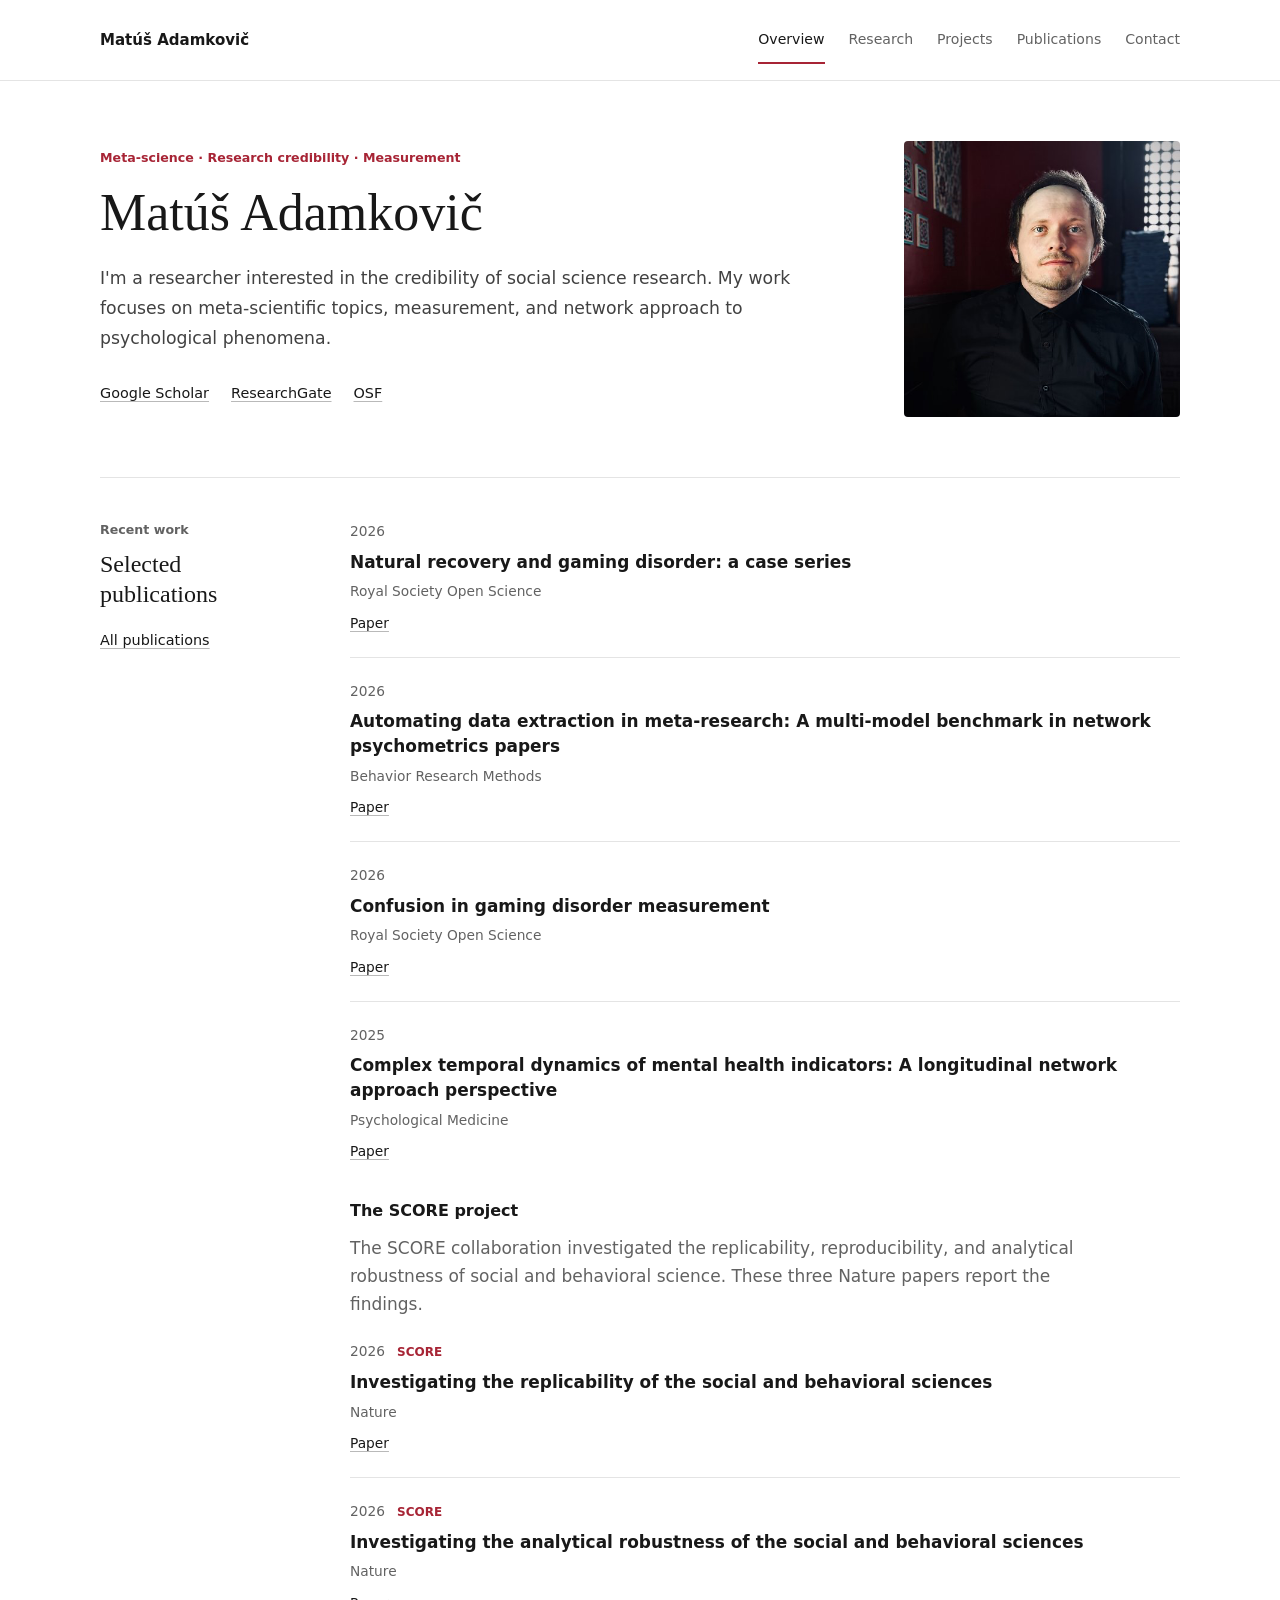
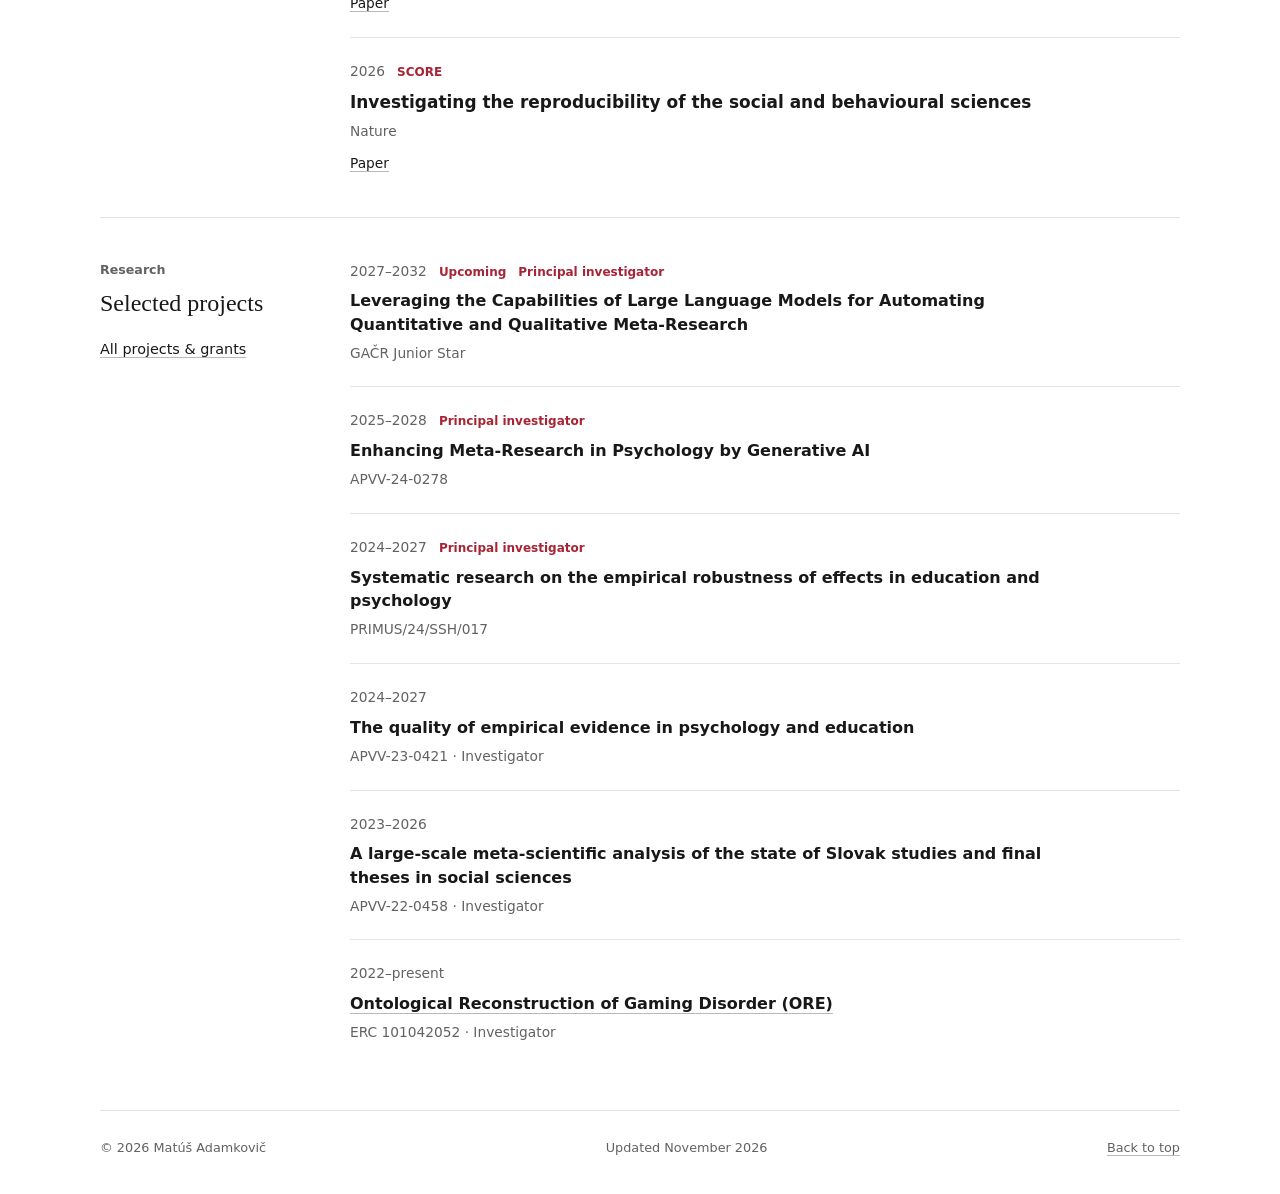
==== commit 15cedaf3: "Refresh academic website from November 2026 CV" ====
--- a/index.html
+++ b/index.html
@@ -3,85 +3,66 @@
   <head>
     <meta charset="utf-8">
     <meta name="viewport" content="width=device-width, initial-scale=1">
-    <meta
-      name="description"
-      content="Personal website of Matúš Adamkovič, researcher in research credibility, meta-science, measurement, and network approaches to psychological phenomena."
-    >
+    <meta name="description" content="Matúš Adamkovič: research credibility, meta-science, psychological measurement, and network approaches.">
+    <meta name="theme-color" content="#ffffff">
     <title>Matúš Adamkovič</title>
     <link rel="icon" href="assets/profile.png">
-    <link rel="stylesheet" href="styles.css">
+    <link rel="stylesheet" href="styles.css?v=20261103.3">
   </head>
   <body data-page="home">
+    <a class="skip-link" href="#main">Skip to content</a>
     <header class="site-header">
-      <a class="wordmark" href="index.html" data-field="name">Matúš Adamkovič</a>
-      <nav aria-label="Main navigation">
-        <a href="index.html" aria-current="page">Overview</a>
-        <a href="research.html">CV</a>
-        <a href="projects.html">Projects</a>
-        <a href="publications.html">Publications</a>
-        <a href="contact.html">Contact</a>
-      </nav>
+      <div class="header-inner">
+        <a class="wordmark" href="index.html">Matúš Adamkovič</a>
+        <nav class="site-nav" aria-label="Main navigation">
+          <a href="index.html" aria-current="page">Overview</a>
+          <a href="research.html">Research</a>
+          <a href="projects.html">Projects</a>
+          <a href="publications.html">Publications</a>
+          <a href="contact.html">Contact</a>
+        </nav>
+      </div>
     </header>
-
-    <main>
+    <main id="main" tabindex="-1">
       <section class="intro" aria-labelledby="intro-title">
         <div class="intro-copy">
           <p class="kicker" data-field="role">Meta-science · Research credibility · Measurement</p>
           <h1 id="intro-title" data-field="name">Matúš Adamkovič</h1>
-          <p class="lead" data-field="bio"></p>
+          <p class="lead" data-field="bio">I'm a researcher interested in the credibility of social science research. My work focuses on meta-scientific topics, measurement, and network approach to psychological phenomena.</p>
           <div class="actions" data-profile-links></div>
         </div>
         <figure class="portrait">
-          <img src="assets/profile.png" alt="Portrait of Matúš Adamkovič">
+          <img src="assets/profile.png" alt="Matúš Adamkovič" width="460" height="460" fetchpriority="high">
         </figure>
       </section>
-
-      <section class="section-grid" aria-labelledby="overview-title">
-        <div>
-          <p class="section-label">Overview</p>
-          <h2 id="overview-title" data-field="overviewTitle">Research work</h2>
+      <section class="section-grid" aria-labelledby="publications-title">
+        <div class="section-heading">
+          <p class="section-label">Recent work</p>
+          <h2 id="publications-title">Selected publications</h2>
+          <p class="section-link"><a href="publications.html">All publications</a></p>
         </div>
-        <div class="list" data-overview-positions></div>
-      </section>
-
-      <section class="section-grid" aria-labelledby="interests-title">
-        <div>
-          <p class="section-label">Overview</p>
-          <h2 id="interests-title">Research interests</h2>
-        </div>
-        <div class="text-block">
-          <ul class="tag-list" data-research-areas></ul>
+        <div class="section-body">
+          <div class="list" data-overview-publications></div>
+          <h3 class="score-heading">The SCORE project</h3>
+          <p class="section-intro" data-field="scoreText"></p>
+          <div class="list" data-score-publications></div>
         </div>
       </section>
-
-      <section class="section-grid" aria-labelledby="overview-projects-title">
-        <div>
-          <p class="section-label">Projects</p>
-          <h2 id="overview-projects-title">Selected projects</h2>
+      <section class="section-grid" aria-labelledby="projects-title">
+        <div class="section-heading">
+          <p class="section-label">Research</p>
+          <h2 id="projects-title">Selected projects</h2>
+          <p class="section-link"><a href="projects.html">All projects &amp; grants</a></p>
         </div>
-        <div>
-          <div class="list" data-overview-projects></div>
-          <p class="section-link"><a href="projects.html">All projects</a></p>
-        </div>
-      </section>
-
-      <section class="section-grid" aria-labelledby="overview-publications-title">
-        <div>
-          <p class="section-label">Publications</p>
-          <h2 id="overview-publications-title">Selected publications</h2>
-        </div>
-        <div>
-          <div class="list" data-overview-publications></div>
-          <p class="section-link"><a href="publications.html">All publications</a></p>
-        </div>
+        <div class="section-body list" data-overview-projects></div>
       </section>
     </main>
-
     <footer class="site-footer">
       <span data-footer></span>
+      <span>Updated <span data-field="updated">November 2026</span></span>
+      <a href="#main">Back to top</a>
     </footer>
-
-    <script src="content/site-content.js"></script>
-    <script src="script.js"></script>
+    <script src="content/site-content.js?v=20261103.3"></script>
+    <script src="script.js?v=20261103.3"></script>
   </body>
 </html>
--- a/styles.css
+++ b/styles.css
@@ -1,436 +1,153 @@
 :root {
-  --bg: #f7f7f4;
-  --text: #101010;
-  --muted: #646464;
-  --line: #d9d8d3;
-  --accent: #b3192b;
-  --panel: #ffffff;
-  --max: 1160px;
+  --bg: #ffffff;
+  --text: #181818;
+  --muted: #626262;
+  --line: #e4e4e4;
+  --accent: #a72435;
+  --max: 1080px;
 }
 
-* {
-  box-sizing: border-box;
-}
-
-html {
-  scroll-behavior: smooth;
-}
-
+* { box-sizing: border-box; letter-spacing: 0; }
+html { scroll-behavior: smooth; scroll-padding-top: 110px; }
 body {
   margin: 0;
   background: var(--bg);
   color: var(--text);
-  font-family: ui-sans-serif, system-ui, -apple-system, BlinkMacSystemFont, "Segoe UI", sans-serif;
-  font-size: 17px;
-  line-height: 1.6;
+  font: 17px/1.65 ui-sans-serif, system-ui, -apple-system, BlinkMacSystemFont, "Segoe UI", sans-serif;
+  -webkit-font-smoothing: antialiased;
 }
-
-a {
-  color: inherit;
-  text-decoration-color: var(--accent);
-  text-decoration-thickness: 1px;
-  text-underline-offset: 0.2em;
+a { color: inherit; text-decoration-color: #b9b9b9; text-decoration-thickness: 1px; text-underline-offset: 0.22em; }
+a:hover { color: var(--accent); text-decoration-color: var(--accent); }
+:focus-visible { outline: 2px solid var(--accent); outline-offset: 5px; }
+::selection { background: #f0d9de; color: var(--text); }
+[hidden] { display: none !important; }
+.sr-only { position: absolute; width: 1px; height: 1px; padding: 0; margin: -1px; overflow: hidden; clip-path: inset(50%); white-space: nowrap; border: 0; }
+h1, h2, h3, p { margin-top: 0; }
+h1, h2 { font-family: Georgia, "Times New Roman", serif; font-weight: 400; }
+h1 { margin-bottom: 20px; font-size: 3rem; line-height: 1.15; }
+h2 { margin-bottom: 16px; font-size: 1.65rem; line-height: 1.25; }
+h3 { margin-bottom: 6px; font-size: 1.06rem; line-height: 1.45; font-weight: 600; }
+p { margin-bottom: 18px; }
+main, .header-inner, .site-footer { width: min(var(--max), calc(100% - 64px)); margin-inline: auto; }
+main { min-height: calc(100svh - 220px); }
+.skip-link { position: fixed; top: 8px; left: 8px; z-index: 30; padding: 8px 16px; background: var(--text); color: white; transform: translateY(-160%); }
+.skip-link:focus { transform: translateY(0); }
+.site-header { position: sticky; top: 0; z-index: 10; background: rgba(255,255,255,0.97); border-bottom: 1px solid var(--line); }
+.header-inner { display: flex; justify-content: space-between; align-items: center; min-height: 80px; gap: 24px; }
+.wordmark { text-decoration: none; font-size: 0.94rem; font-weight: 650; white-space: nowrap; }
+.site-nav { display: flex; flex-wrap: wrap; justify-content: flex-end; align-items: center; gap: 6px 24px; font-size: 0.88rem; }
+.site-nav a { padding-block: 12px; text-decoration: none; color: var(--muted); }
+.site-nav a[aria-current="page"] { color: var(--text); box-shadow: inset 0 -2px var(--accent); }
+.intro { display: grid; grid-template-columns: minmax(0,1fr) 276px; gap: 64px; align-items: center; padding-block: 60px; }
+.intro-copy { min-width: 0; }
+.intro h1 { font-size: 3.25rem; }
+.kicker, .section-label { margin: 0 0 14px; color: var(--accent); font-size: 0.79rem; font-weight: 650; }
+.lead { max-width: 64ch; font-size: 1.08rem; line-height: 1.75; color: #414141; }
+.portrait { margin: 0; }
+.portrait img { display: block; width: 100%; height: auto; aspect-ratio: 1; object-fit: cover; border-radius: 4px; }
+.actions { display: flex; flex-wrap: wrap; gap: 12px 22px; margin-top: 24px; font-size: 0.9rem; }
+.actions a { min-height: 32px; display: inline-flex; align-items: center; }
+.page-hero { padding-block: 54px 36px; }
+.page-hero .lead { max-width: 70ch; margin-bottom: 0; }
+.page-hero .actions { margin-top: 20px; }
+.section-grid { display: grid; grid-template-columns: 190px minmax(0,1fr); gap: 60px; padding-block: 42px; border-top: 1px solid var(--line); }
+.section-heading h2 { font-size: 1.5rem; }
+.section-body { min-width: 0; }
+.section-label { margin-bottom: 8px; color: var(--muted); }
+.section-intro { max-width: 68ch; color: var(--muted); margin-bottom: 22px; }
+.section-link { margin: 20px 0 0; font-size: 0.9rem; }
+.text-block { max-width: 72ch; }
+.list, .timeline { display: grid; }
+.list-item, .timeline-item { min-width: 0; padding-block: 22px; border-bottom: 1px solid var(--line); }
+.list-item:first-child, .timeline-item:first-child { padding-top: 0; }
+.list-item:last-child, .timeline-item:last-child { border-bottom: 0; padding-bottom: 0; }
+.item-meta { display: flex; align-items: baseline; flex-wrap: wrap; gap: 6px 12px; margin-bottom: 7px; }
+.date, .venue, .note { color: var(--muted); font-size: 0.86rem; }
+.date { font-variant-numeric: tabular-nums; }
+.venue, .note { margin-bottom: 0; }
+.project h3 { max-width: 65ch; }
+.project p + p { margin-top: 5px; }
+.badge { display: inline-block; color: var(--accent); font-size: 0.75rem; font-weight: 650; }
+.project.selected-project h3 { font-size: 1rem; }
+.publication p { margin-bottom: 0; overflow-wrap: anywhere; }
+.publication strong { font-weight: 650; }
+.publication-links { display: flex; flex-wrap: wrap; gap: 10px 20px; margin-top: 9px; font-size: 0.86rem; }
+.score-heading { margin: 36px 0 12px; font-family: inherit; font-size: 1rem; font-weight: 650; }
+.score-heading:first-child { margin-top: 0; }
+.tag-list { display: flex; flex-wrap: wrap; gap: 6px 20px; list-style: none; padding: 0; margin: 0; color: var(--muted); font-size: 0.95rem; }
+.tag-list li { position: relative; }
+.tag-list li:not(:last-child)::after { content: "/"; position: absolute; right: -13px; color: #b9b9b9; }
+.plain-list { margin: 0; padding-left: 1.15em; }
+.plain-list li + li { margin-top: 12px; }
+.subsection-title { margin: 32px 0 18px; font-size: 1rem; }
+details { margin-top: 28px; }
+summary { cursor: pointer; color: var(--muted); font-size: 0.9rem; }
+details[open] summary { margin-bottom: 20px; }
+.timeline-item p { margin-bottom: 0; }
+.actions > .date { align-self: center; }
+.jump-links { display: flex; flex-wrap: wrap; gap: 10px 24px; padding-top: 22px; font-size: 0.9rem; }
+.jump-links a { min-height: 32px; }
+.publication-layout { display: grid; grid-template-columns: 190px minmax(0,1fr); gap: 60px; padding-block: 28px 48px; border-top: 1px solid var(--line); align-items: start; }
+.publication-sidebar { position: sticky; top: 112px; }
+.publication-toc { display: flex; align-items: flex-start; flex-direction: column; gap: 4px; font-size: 0.9rem; }
+.publication-toc a { display: block; padding-block: 4px; }
+.publication-tools { display: grid; grid-template-columns: minmax(0,1fr) minmax(150px,190px); gap: 16px; padding-bottom: 28px; }
+.field label { display: block; margin-bottom: 8px; color: var(--muted); font-size: 0.82rem; }
+input, select { width: 100%; min-height: 46px; border: 1px solid #bdbdbd; border-radius: 4px; padding: 10px 12px; color: var(--text); background: white; font: inherit; font-size: 0.93rem; }
+input::placeholder { color: #777; }
+.publication-year { scroll-margin-top: 110px; margin-bottom: 40px; }
+.publication-year:last-child { margin-bottom: 0; }
+.publication-year > h2 { font-family: inherit; font-size: 1.12rem; font-weight: 650; margin-bottom: 24px; padding-top: 12px; }
+.publication-year .date { display: none; }
+.empty-state { padding-block: 24px; color: var(--muted); }
+.contact-links { margin-block: 28px; font-size: 1.25rem; overflow-wrap: anywhere; }
+.site-footer { display: flex; justify-content: space-between; flex-wrap: wrap; gap: 12px 24px; margin-top: 24px; padding-block: 26px 36px; border-top: 1px solid var(--line); color: var(--muted); font-size: 0.8rem; }
+.site-footer a { color: var(--muted); }
+@media (min-width: 900px) { .section-heading { position: sticky; top: 112px; align-self: start; } }
+@media (max-width: 900px) {
+  .intro { grid-template-columns: minmax(0,1fr) 224px; gap: 36px; }
+  .intro h1 { font-size: 2.75rem; }
+  .section-grid, .publication-layout { grid-template-columns: 160px minmax(0,1fr); gap: 36px; }
+  .header-inner { gap: 16px; }
+  .site-nav { gap: 6px 18px; }
 }
-
-a:hover {
-  color: var(--accent);
+@media (max-width: 720px) {
+  html { scroll-padding-top: 150px; }
+  main, .header-inner, .site-footer { width: calc(100% - 40px); }
+  .header-inner { flex-direction: column; align-items: flex-start; gap: 4px; padding-block: 16px 0; }
+  .site-nav { justify-content: flex-start; gap: 0 22px; width: 100%; font-size: 0.83rem; }
+  .site-nav a { padding-block: 10px 12px; }
+  .intro { grid-template-columns: 1fr; gap: 24px; padding-block: 32px 36px; }
+  .portrait { order: -1; width: 156px; }
+  .intro h1 { font-size: 2.5rem; }
+  h1 { font-size: 2.4rem; }
+  .lead { font-size: 1rem; }
+  .intro .kicker { font-size: 0.75rem; }
+  .page-hero { padding-block: 36px 30px; }
+  .section-grid, .publication-layout { grid-template-columns: 1fr; gap: 22px; padding-block: 30px; }
+  .section-heading h2 { margin-bottom: 0; }
+  .section-label { margin-bottom: 6px; }
+  .publication-sidebar { position: static; }
+  .publication-toc { flex-direction: row; flex-wrap: wrap; gap: 4px 20px; }
+  .publication-year { scroll-margin-top: 150px; }
+  .publication-tools { padding-top: 4px; gap: 12px; }
+  .contact-links { font-size: 1.1rem; }
 }
-
-.site-header {
-  position: sticky;
-  top: 0;
-  z-index: 10;
-  display: flex;
-  align-items: center;
-  justify-content: space-between;
-  gap: 24px;
-  padding: 16px clamp(20px, 5vw, 56px);
-  background: rgba(247, 247, 244, 0.92);
-  border-bottom: 1px solid var(--line);
-  backdrop-filter: blur(14px);
+@media (max-width: 400px) {
+  body { font-size: 16px; }
+  .site-nav { gap: 0 10px; font-size: 0.77rem; }
+  .intro h1 { font-size: 2.15rem; }
+  .publication-tools { grid-template-columns: 1fr; }
 }
-
-.wordmark {
-  font-weight: 700;
-  text-decoration: none;
+@media (max-width: 350px) {
+  .site-nav { display: grid; grid-template-columns: repeat(3, max-content); column-gap: 24px; }
 }
-
-nav {
-  display: flex;
-  flex-wrap: wrap;
-  gap: 16px;
-  justify-content: flex-end;
-  color: var(--muted);
-  font-size: 0.9rem;
+@media (prefers-reduced-motion: reduce) { html { scroll-behavior: auto; } }
+@media print {
+  .site-header, .skip-link, .publication-tools, .publication-sidebar, .site-footer { display: none; }
+  main { width: 100%; }
+  .publication-layout, .section-grid { display: block; }
+  .section-heading { position: static; }
+  .list-item, .timeline-item { break-inside: avoid; }
+  a { text-decoration: none; }
 }
-
-nav a {
-  text-decoration: none;
-}
-
-nav a[aria-current="page"] {
-  color: var(--text);
-  font-weight: 700;
-}
-
-main,
-.site-footer {
-  width: min(var(--max), calc(100% - 48px));
-  margin: 0 auto;
-}
-
-.intro {
-  display: grid;
-  grid-template-columns: minmax(0, 1fr) minmax(240px, 320px);
-  gap: clamp(2rem, 5vw, 5rem);
-  align-items: center;
-  padding: clamp(3rem, 6vw, 5rem) 0;
-  border-bottom: 1px solid var(--line);
-}
-
-.page-hero {
-  max-width: 860px;
-  padding: clamp(2.6rem, 5vw, 4rem) 0 clamp(2.2rem, 4vw, 3.2rem);
-  border-bottom: 1px solid var(--line);
-}
-
-.kicker,
-.section-label {
-  margin: 0 0 16px;
-  color: var(--accent);
-  font-size: 0.78rem;
-  font-weight: 700;
-  letter-spacing: 0.08em;
-  text-transform: uppercase;
-}
-
-h1,
-h2,
-h3,
-p {
-  margin-top: 0;
-}
-
-h1 {
-  max-width: 20ch;
-  margin-bottom: 20px;
-  font-family: Georgia, "Times New Roman", serif;
-  font-size: clamp(2.2rem, 4.2vw, 3.4rem);
-  font-weight: 500;
-  letter-spacing: -0.01em;
-  line-height: 1.08;
-}
-
-h2 {
-  margin-bottom: 0;
-  font-family: Georgia, "Times New Roman", serif;
-  font-size: clamp(1.3rem, 2vw, 1.65rem);
-  font-weight: 500;
-  line-height: 1.2;
-}
-
-h3 {
-  margin-bottom: 6px;
-  font-size: 1rem;
-  line-height: 1.35;
-}
-
-.lead {
-  max-width: 660px;
-  color: #2c2c2c;
-  font-size: clamp(1.02rem, 1.4vw, 1.15rem);
-  line-height: 1.6;
-}
-
-.actions {
-  display: flex;
-  flex-wrap: wrap;
-  gap: 12px;
-  margin-top: 26px;
-}
-
-.button,
-.actions a {
-  display: inline-flex;
-  align-items: center;
-  justify-content: center;
-  min-height: 40px;
-  padding: 7px 14px;
-  border: 1px solid var(--text);
-  background: var(--text);
-  color: var(--panel);
-  font-size: 0.88rem;
-  font-weight: 700;
-  text-decoration: none;
-}
-
-.actions a:nth-child(n + 2),
-.button {
-  background: transparent;
-  color: var(--text);
-}
-
-.button:hover,
-.actions a:hover {
-  border-color: var(--accent);
-  background: var(--accent);
-  color: var(--panel);
-}
-
-.portrait {
-  margin: 0;
-}
-
-.portrait img {
-  display: block;
-  width: min(26vw, 320px);
-  max-width: 100%;
-  margin-left: auto;
-  aspect-ratio: 1;
-  object-fit: cover;
-  border-radius: 6px;
-}
-
-.position h3 {
-  margin-bottom: 2px;
-  font-size: 1.05rem;
-}
-
-.position p {
-  margin: 0;
-}
-
-.publication-toc {
-  display: flex;
-  flex-wrap: wrap;
-  gap: 8px 10px;
-  margin-top: 6px;
-}
-
-.publication-toc a {
-  padding: 6px 10px;
-  border: 1px solid var(--line);
-  background: var(--panel);
-  color: #262626;
-  font-size: 0.9rem;
-  text-decoration: none;
-}
-
-.publication-toc a:hover {
-  border-color: var(--accent);
-  color: var(--accent);
-}
-
-.section-grid {
-  display: grid;
-  grid-template-columns: minmax(200px, 280px) minmax(0, 1fr);
-  gap: clamp(28px, 5vw, 72px);
-  padding: clamp(2.4rem, 4.5vw, 4rem) 0;
-  border-bottom: 1px solid var(--line);
-}
-
-.text-block {
-  max-width: 760px;
-}
-
-.tag-list {
-  display: flex;
-  flex-wrap: wrap;
-  gap: 10px;
-  padding: 0;
-  margin: 0;
-  list-style: none;
-}
-
-.tag-list li {
-  padding: 6px 10px;
-  border: 1px solid var(--line);
-  background: var(--panel);
-  color: #262626;
-  font-size: 0.9rem;
-}
-
-.timeline,
-.publication-list,
-.list {
-  display: grid;
-  gap: 22px;
-}
-
-.split-timelines {
-  display: grid;
-  gap: 36px;
-}
-
-.split-timelines > section > h3,
-.subsection-title {
-  margin: 0 0 18px;
-  color: var(--accent);
-  font-size: 0.78rem;
-  font-weight: 700;
-  letter-spacing: 0.08em;
-  text-transform: uppercase;
-}
-
-.subsection-title {
-  margin-top: 36px;
-}
-
-.timeline-item,
-.publication,
-.list-item {
-  display: grid;
-  grid-template-columns: 118px minmax(0, 1fr);
-  gap: 22px;
-  padding-bottom: 22px;
-  border-bottom: 1px solid var(--line);
-}
-
-.timeline-item:last-child,
-.publication:last-child,
-.list-item:last-child {
-  padding-bottom: 0;
-  border-bottom: 0;
-}
-
-.date,
-.venue {
-  color: var(--muted);
-  font-size: 0.9rem;
-}
-
-.note {
-  margin-top: 4px;
-  color: var(--muted);
-  font-size: 0.9rem;
-}
-
-.publication p,
-.timeline-item p,
-.list-item p {
-  margin-bottom: 0;
-}
-
-.project p + p {
-  margin-top: 8px;
-}
-
-.badge {
-  display: inline-block;
-  margin-bottom: 8px;
-  padding: 2px 7px;
-  border: 1px solid var(--accent);
-  color: var(--accent);
-  font-size: 0.72rem;
-  font-weight: 700;
-  letter-spacing: 0.06em;
-  text-transform: uppercase;
-}
-
-.publication-links {
-  display: flex;
-  flex-wrap: wrap;
-  gap: 12px;
-  margin-top: 10px;
-  font-size: 0.9rem;
-  font-weight: 700;
-}
-
-.publication-year {
-  margin-bottom: 44px;
-  scroll-margin-top: 96px;
-}
-
-.publication-year:last-child {
-  margin-bottom: 0;
-}
-
-.publication-year h2 {
-  margin-bottom: 22px;
-  color: var(--accent);
-  font-family: inherit;
-  font-size: 0.78rem;
-  font-weight: 700;
-  letter-spacing: 0.08em;
-  text-transform: uppercase;
-}
-
-.section-link {
-  margin: 24px 0 0;
-  font-weight: 700;
-}
-
-.contact-links {
-  display: flex;
-  flex-wrap: wrap;
-  gap: 18px;
-}
-
-.plain-list {
-  padding-left: 1.1em;
-  margin: 0;
-}
-
-.plain-list li + li {
-  margin-top: 12px;
-}
-
-.site-footer {
-  padding: 30px 0 44px;
-  color: var(--muted);
-  font-size: 0.9rem;
-}
-
-@media (max-width: 760px) {
-  body {
-    font-size: 16px;
-  }
-
-  .site-header {
-    align-items: flex-start;
-    flex-direction: column;
-    gap: 10px;
-  }
-
-  nav {
-    justify-content: flex-start;
-  }
-
-  .intro,
-  .section-grid {
-    grid-template-columns: 1fr;
-  }
-
-  .intro {
-    padding-top: 2.6rem;
-    row-gap: 2rem;
-  }
-
-  h1 {
-    max-width: 100%;
-    font-size: clamp(2rem, 8vw, 2.6rem);
-  }
-
-  .portrait {
-    order: -1;
-  }
-
-  .portrait img {
-    width: min(100%, 300px);
-    margin-left: 0;
-  }
-
-  .timeline-item,
-  .publication,
-  .list-item {
-    grid-template-columns: 1fr;
-    gap: 6px;
-  }
-}
-
-@media (max-width: 460px) {
-  main,
-  .site-footer {
-    width: min(100% - 28px, var(--max));
-  }
-}
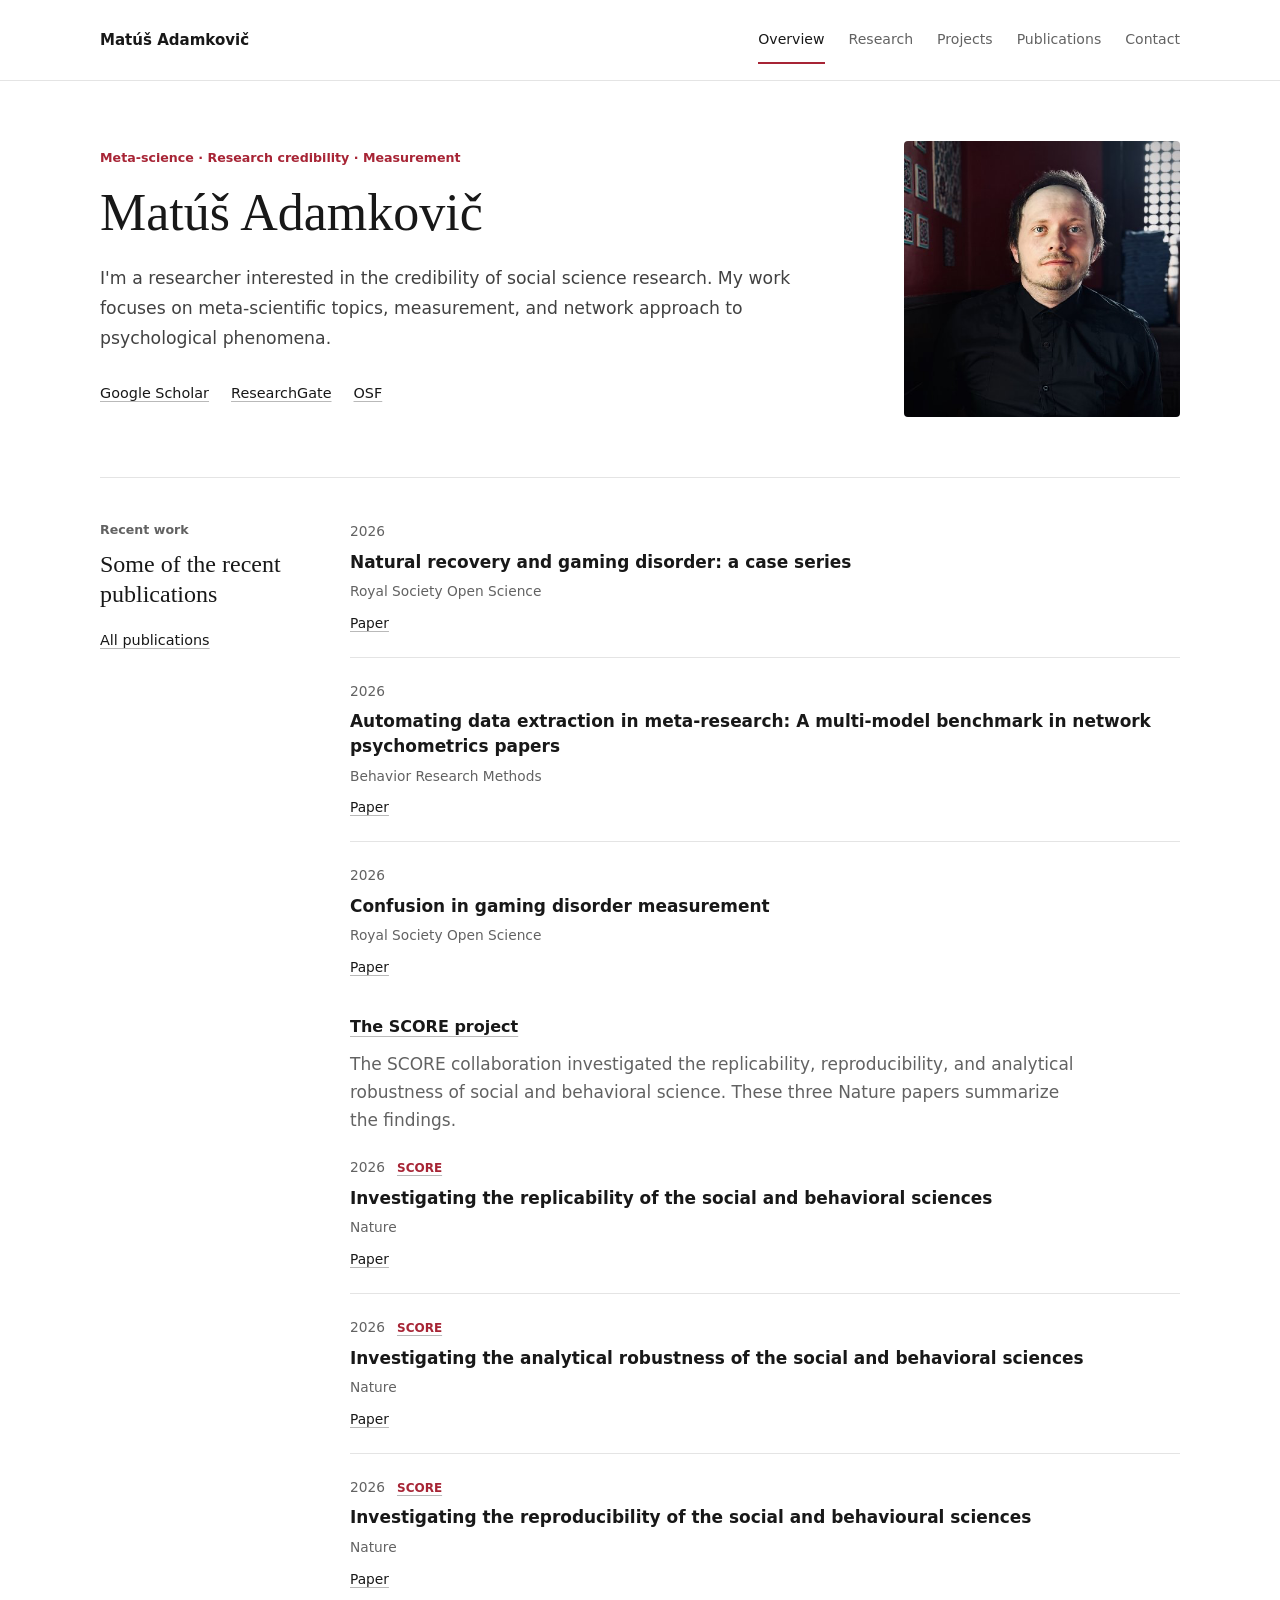
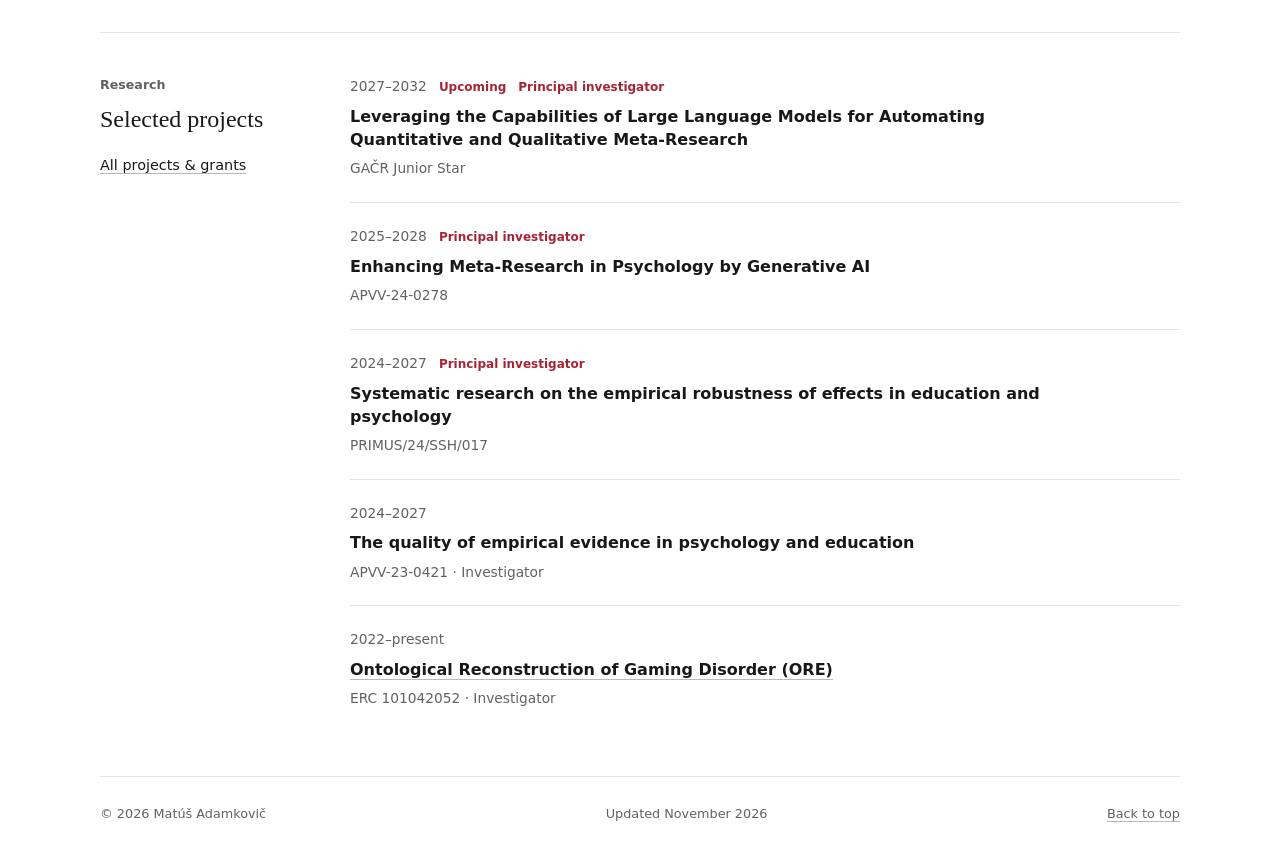
==== commit a59317e6: "Add publication topics, PSA labels, and research profile refinements" ====
--- a/index.html
+++ b/index.html
@@ -7,7 +7,7 @@
     <meta name="theme-color" content="#ffffff">
     <title>Matúš Adamkovič</title>
     <link rel="icon" href="assets/profile.png">
-    <link rel="stylesheet" href="styles.css?v=20261103.3">
+    <link rel="stylesheet" href="styles.css?v=20261103.4">
   </head>
   <body data-page="home">
     <a class="skip-link" href="#main">Skip to content</a>
@@ -38,12 +38,12 @@
       <section class="section-grid" aria-labelledby="publications-title">
         <div class="section-heading">
           <p class="section-label">Recent work</p>
-          <h2 id="publications-title">Selected publications</h2>
+          <h2 id="publications-title">Some of the recent publications</h2>
           <p class="section-link"><a href="publications.html">All publications</a></p>
         </div>
         <div class="section-body">
           <div class="list" data-overview-publications></div>
-          <h3 class="score-heading">The SCORE project</h3>
+          <h3 class="score-heading"><a data-score-project href="https://www.cos.io/score" target="_blank" rel="noopener noreferrer">The SCORE project</a></h3>
           <p class="section-intro" data-field="scoreText"></p>
           <div class="list" data-score-publications></div>
         </div>
@@ -62,7 +62,7 @@
       <span>Updated <span data-field="updated">November 2026</span></span>
       <a href="#main">Back to top</a>
     </footer>
-    <script src="content/site-content.js?v=20261103.3"></script>
-    <script src="script.js?v=20261103.3"></script>
+    <script src="content/site-content.js?v=20261103.4"></script>
+    <script src="script.js?v=20261103.4"></script>
   </body>
 </html>
--- a/styles.css
+++ b/styles.css
@@ -91,7 +91,9 @@
 .publication-sidebar { position: sticky; top: 112px; }
 .publication-toc { display: flex; align-items: flex-start; flex-direction: column; gap: 4px; font-size: 0.9rem; }
 .publication-toc a { display: block; padding-block: 4px; }
-.publication-tools { display: grid; grid-template-columns: minmax(0,1fr) minmax(150px,190px); gap: 16px; padding-bottom: 28px; }
+.publication-tools { max-width: 420px; padding-bottom: 28px; }
+.paper-topics { display: flex; flex-wrap: wrap; gap: 5px 18px; margin: 12px 0 0; padding: 0; list-style: none; color: var(--muted); font-size: 0.76rem; }
+.paper-topics li { max-width: 100%; }
 .field label { display: block; margin-bottom: 8px; color: var(--muted); font-size: 0.82rem; }
 input, select { width: 100%; min-height: 46px; border: 1px solid #bdbdbd; border-radius: 4px; padding: 10px 12px; color: var(--text); background: white; font: inherit; font-size: 0.93rem; }
 input::placeholder { color: #777; }
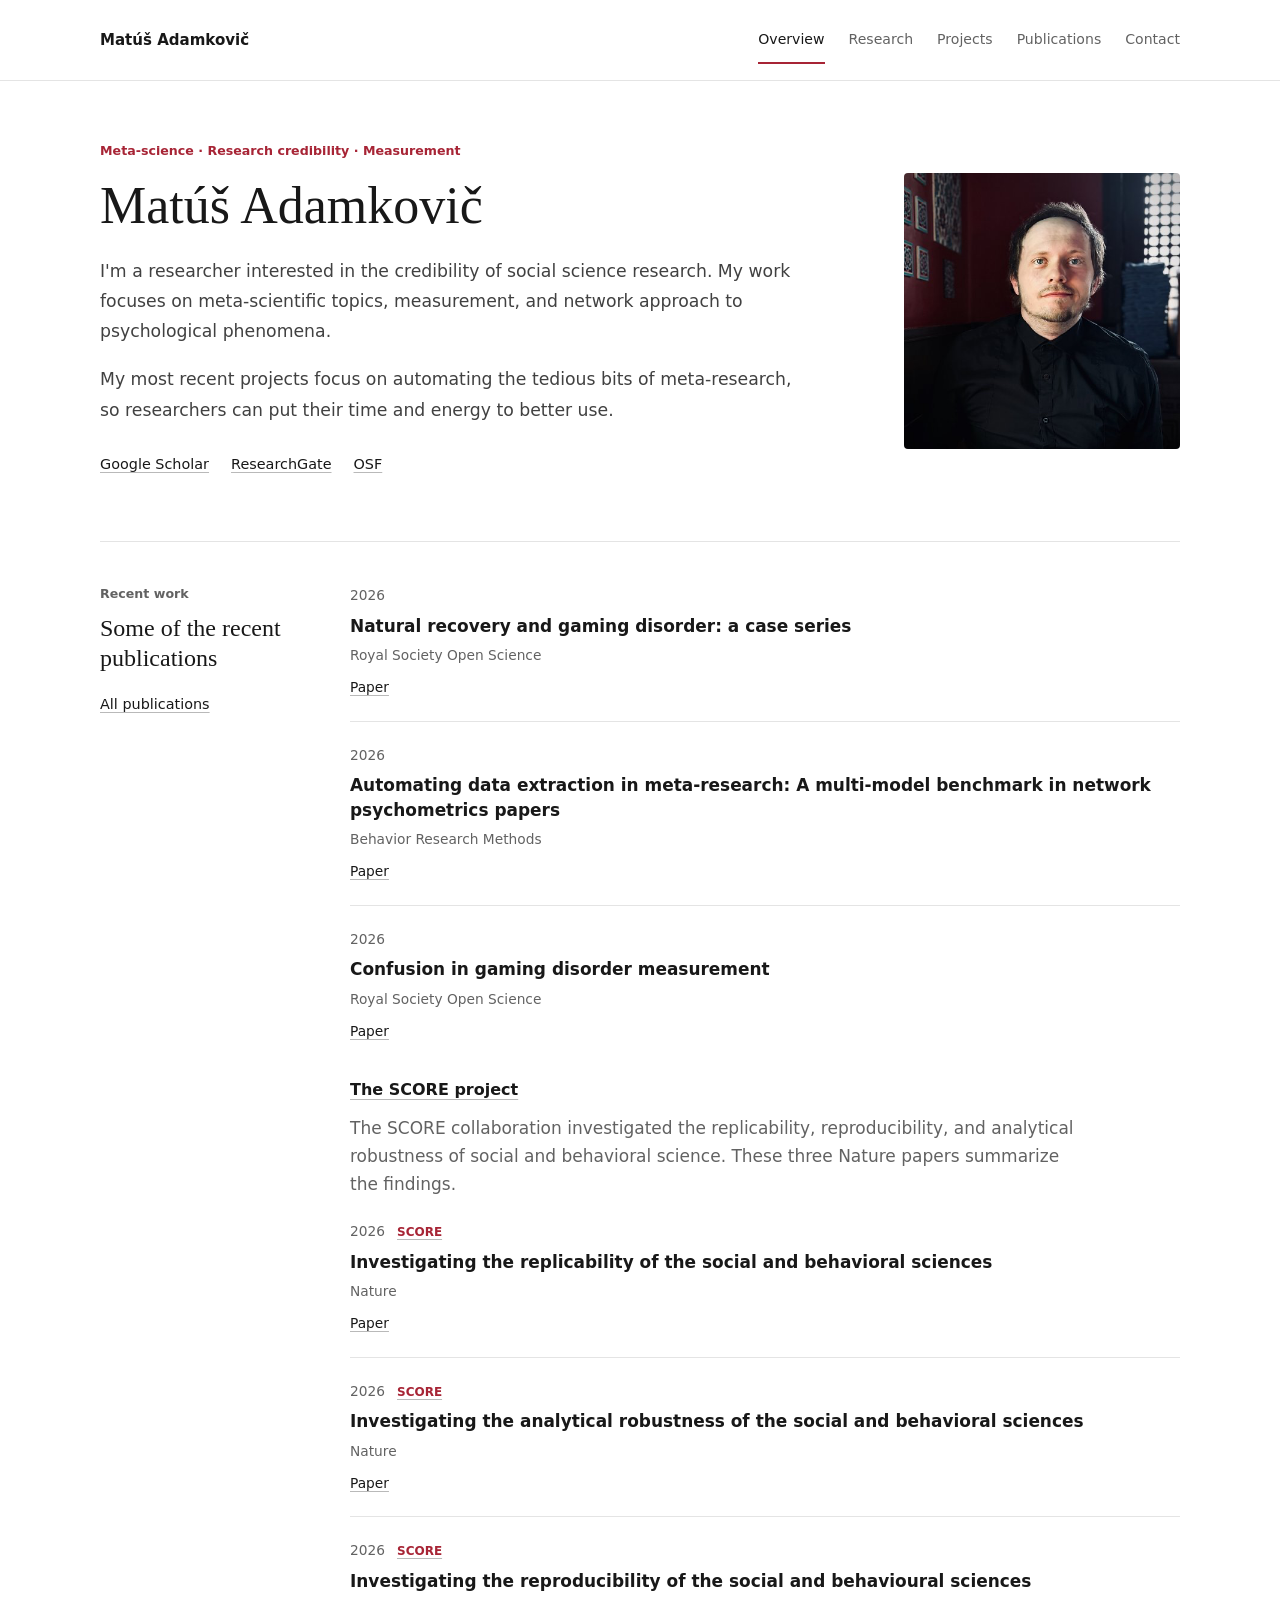
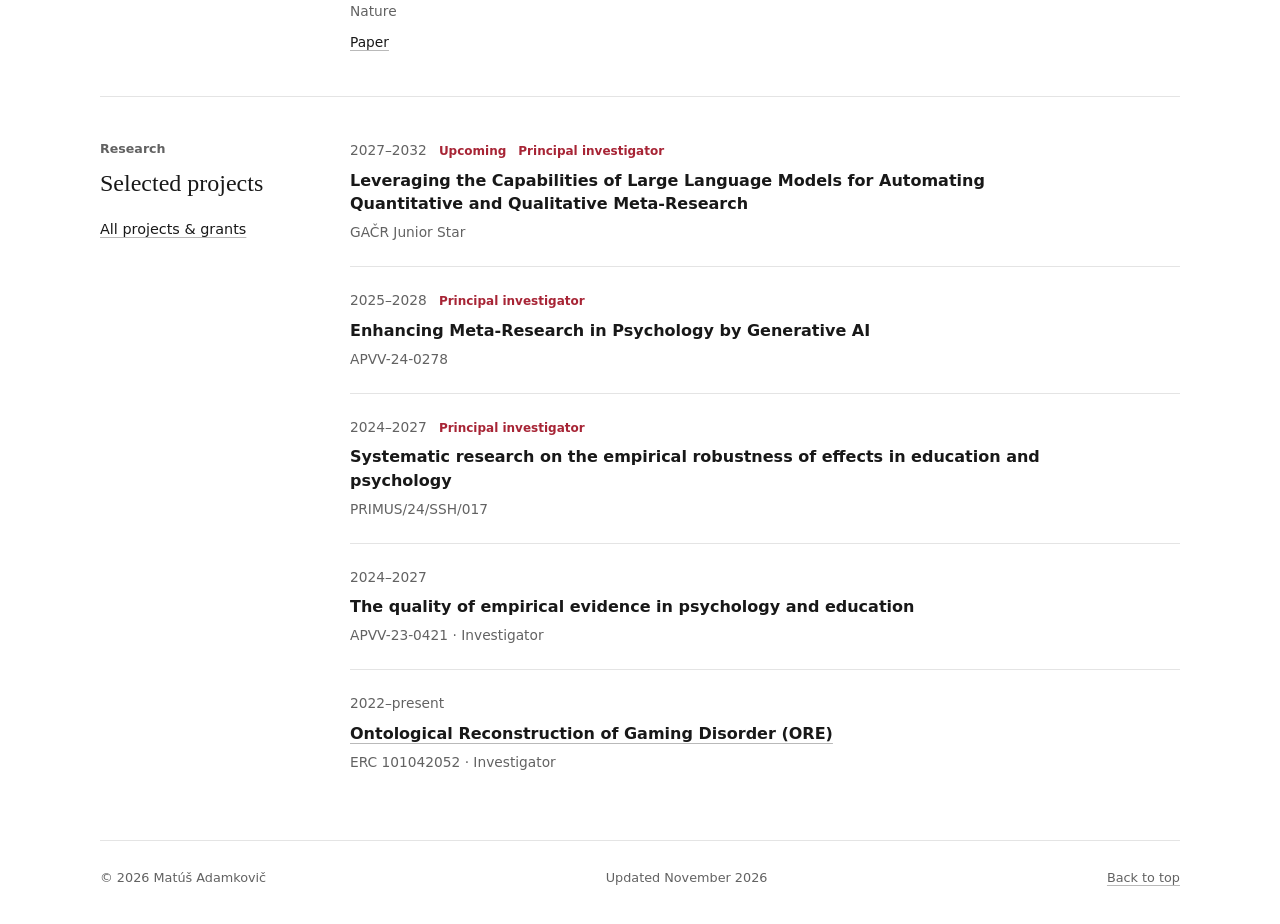
==== commit a988c52d: "Simplify research profile and add informal overview focus" ====
--- a/index.html
+++ b/index.html
@@ -29,6 +29,7 @@
           <p class="kicker" data-field="role">Meta-science · Research credibility · Measurement</p>
           <h1 id="intro-title" data-field="name">Matúš Adamkovič</h1>
           <p class="lead" data-field="bio">I'm a researcher interested in the credibility of social science research. My work focuses on meta-scientific topics, measurement, and network approach to psychological phenomena.</p>
+          <p class="lead" data-field="interestsText">My most recent projects focus on automating the tedious bits of meta-research, so researchers can put their time and energy to better use.</p>
           <div class="actions" data-profile-links></div>
         </div>
         <figure class="portrait">
@@ -62,7 +63,7 @@
       <span>Updated <span data-field="updated">November 2026</span></span>
       <a href="#main">Back to top</a>
     </footer>
-    <script src="content/site-content.js?v=20261103.4"></script>
-    <script src="script.js?v=20261103.4"></script>
+    <script src="content/site-content.js?v=20261104.1"></script>
+    <script src="script.js?v=20261104.1"></script>
   </body>
 </html>
